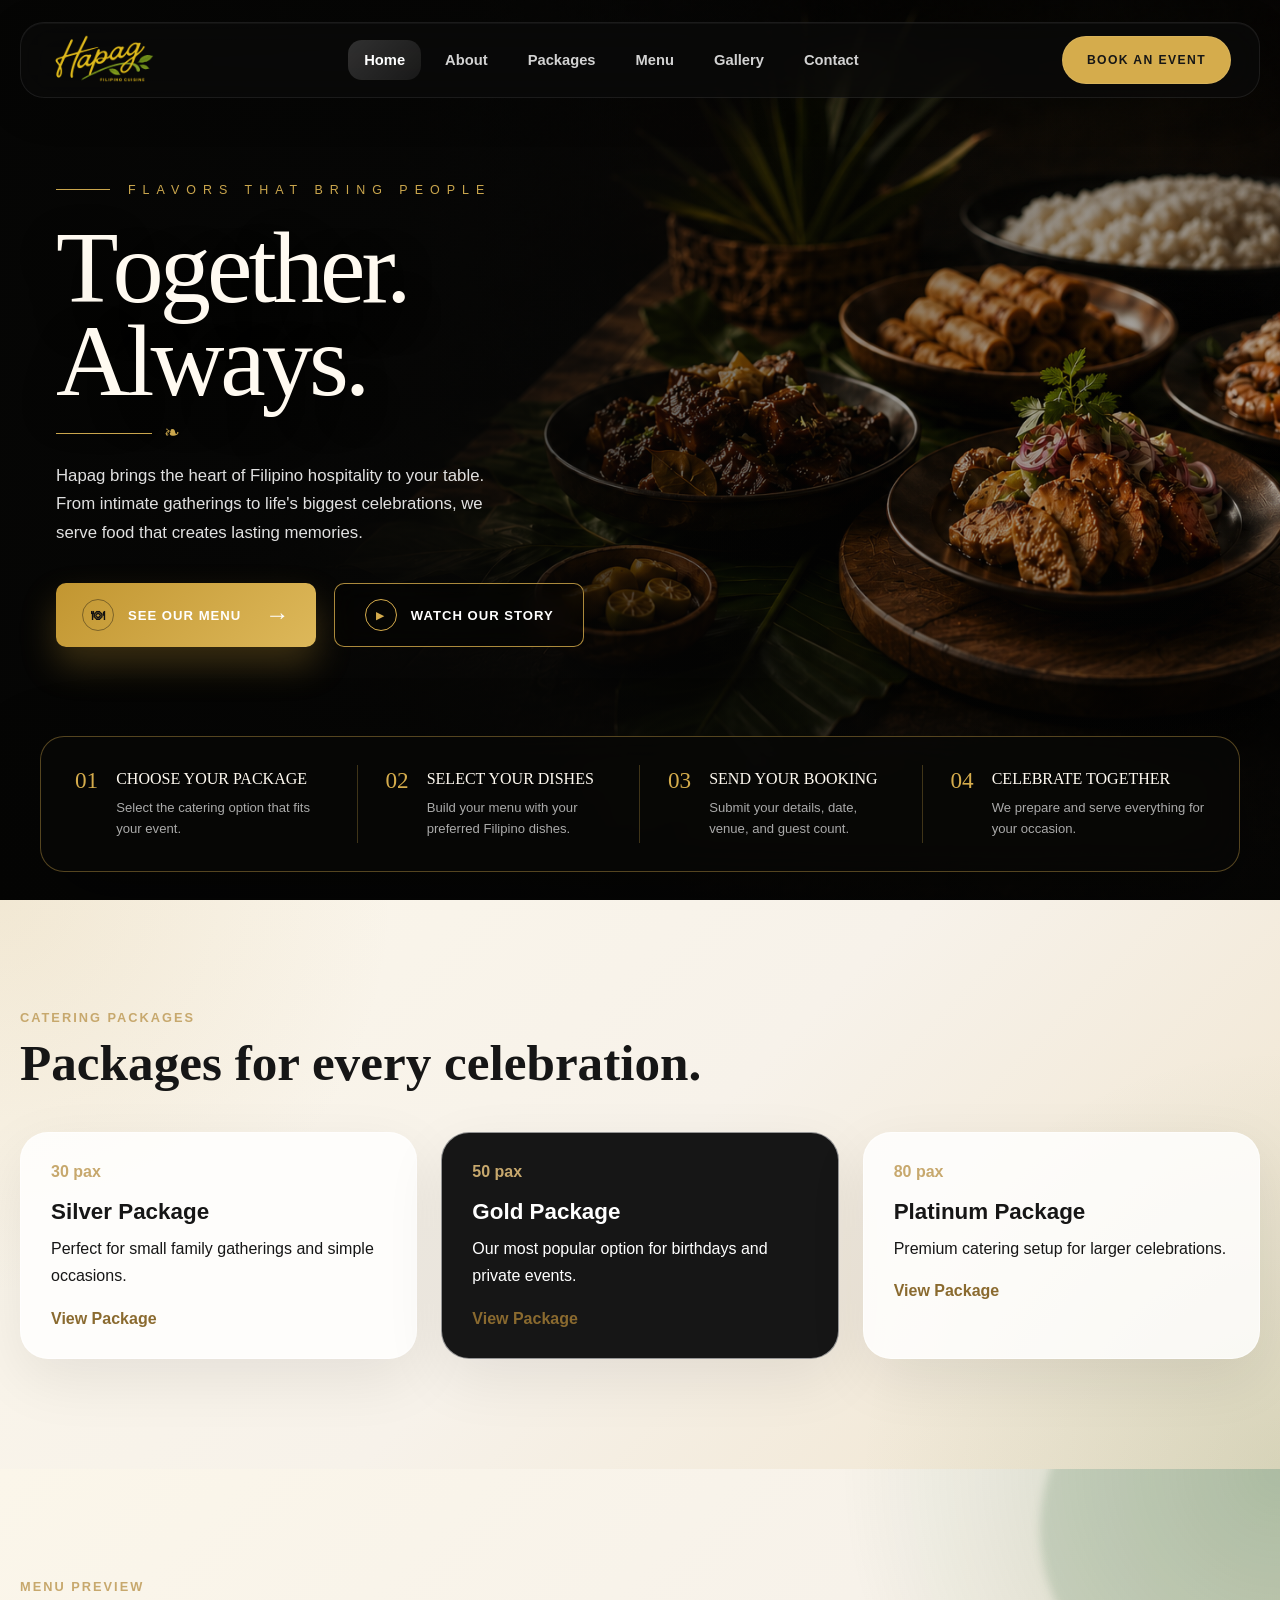
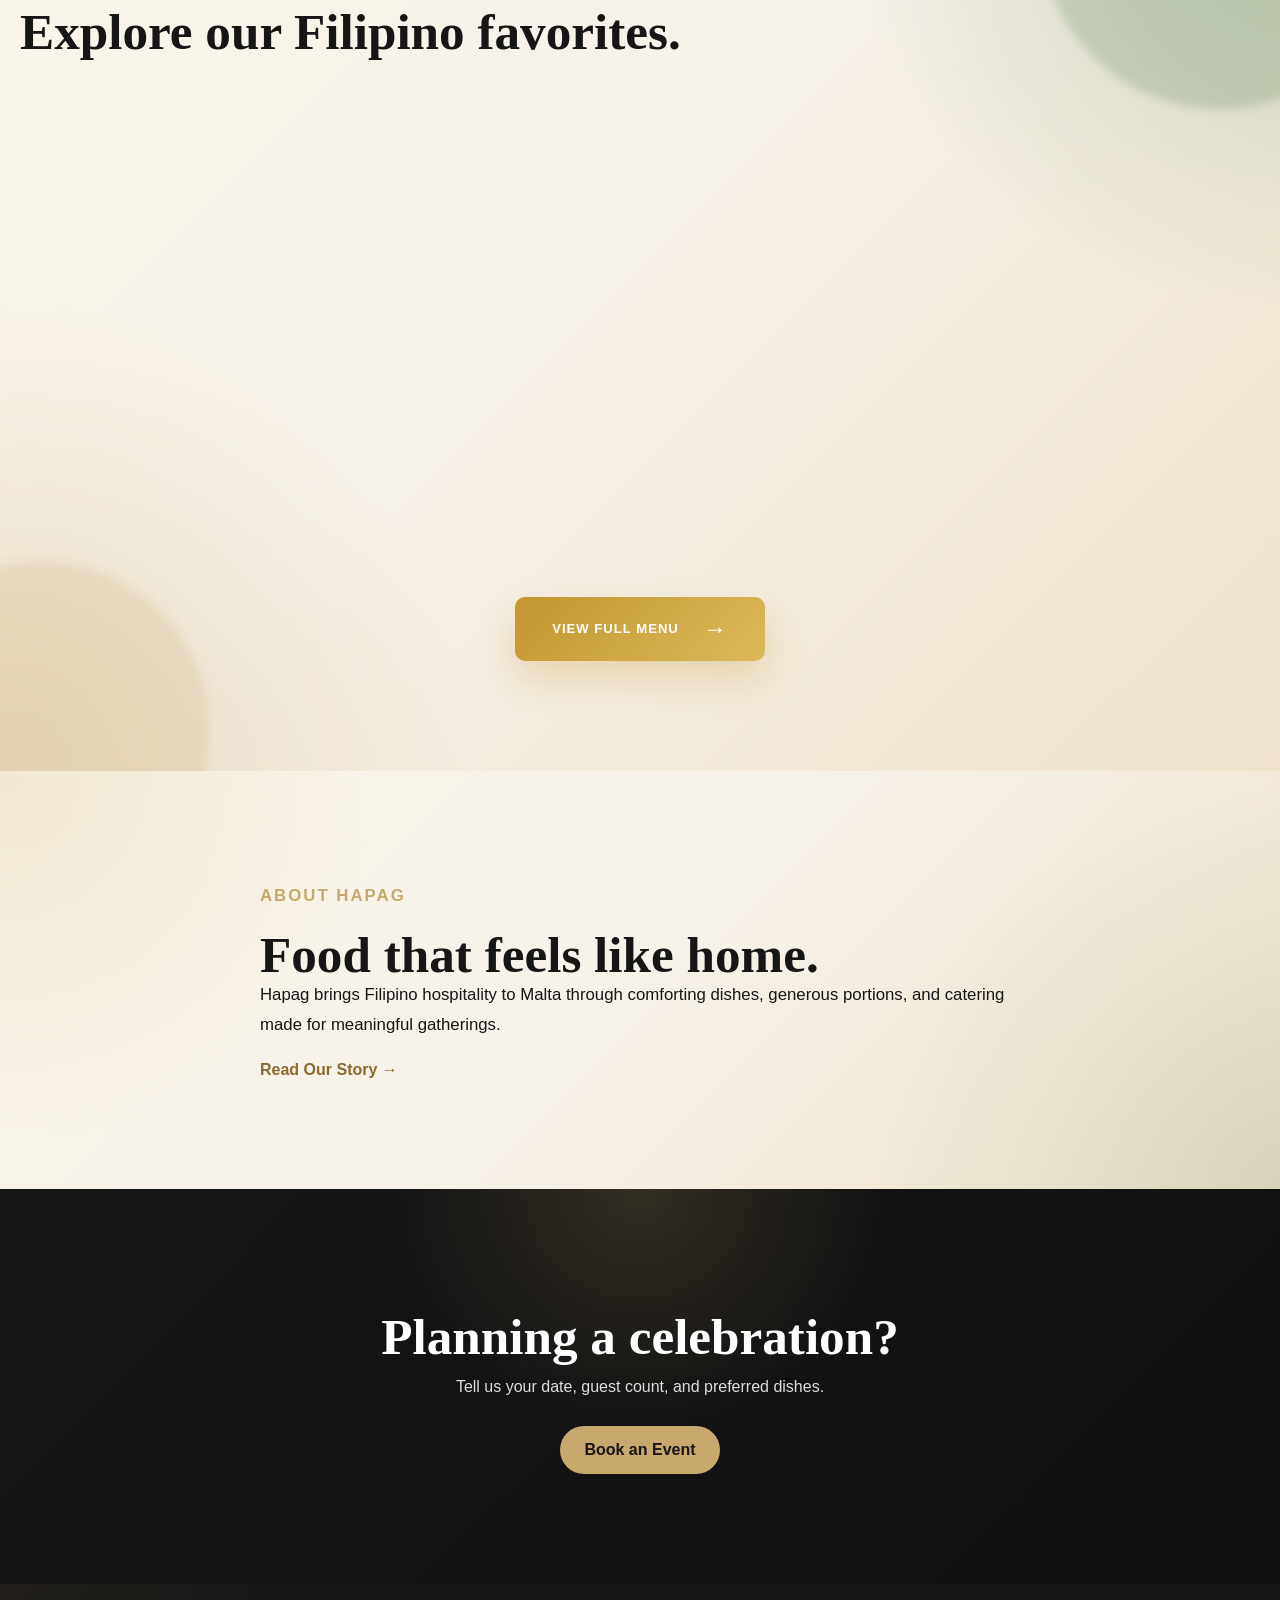
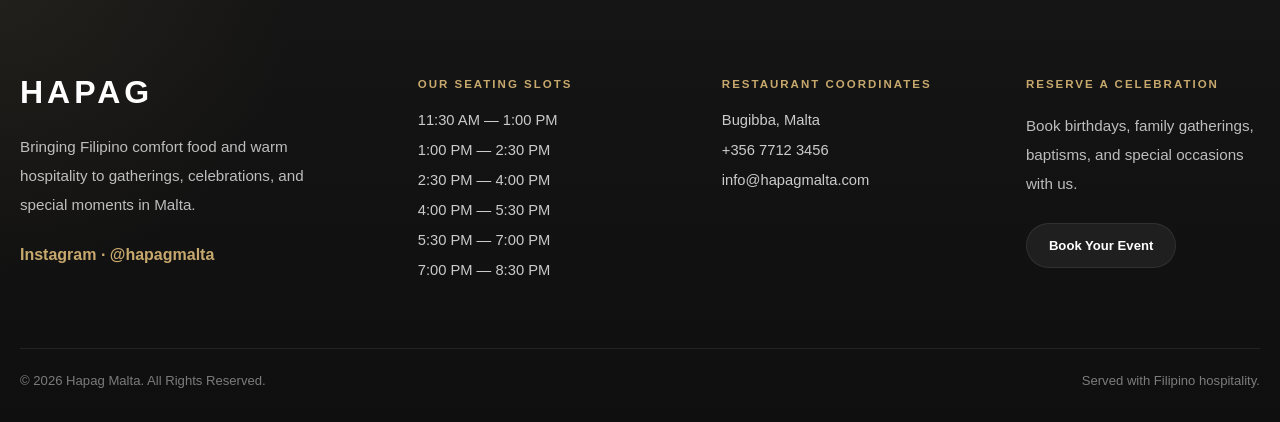
==== index.html @ 325c426d "Add files via upload" ====
<!DOCTYPE html>
<html lang="en">
<head>
  <meta charset="UTF-8" />
  <meta name="viewport" content="width=device-width, initial-scale=1.0" />
  <title>Hapag Filipino Cuisine</title>
  <link rel="stylesheet" href="css/global.css">
  <link rel="stylesheet" href="css/navbar.css">
  <link rel="stylesheet" href="css/hero.css">
  <link rel="stylesheet" href="css/process-bar.css">
  <link rel="stylesheet" href="css/responsive.css">
  <link rel="stylesheet" href="css/order-summary.css">
  <link rel="stylesheet" href="css/packages.css">
  <link rel="stylesheet" href="css/home.css">
  
</head>

<body>

<header class="hero">

  <nav class="navbar reveal">
    <a href="index.html" class="logo">
       <img src="images/hapag logo 2.png" alt="Hapag Filipino Cuisine Logo">
      <!-- <div>
        <strong>HAPAG</strong>
        <small>FILIPINO CUISINE</small>
      </div> -->
    </a>

    <ul class="nav-links">
      <li><a href="#" class="active">Home</a></li>
      <li><a href="about.html">About</a></li>
      <li><a href="#packages">Packages</a></li>
      <li><a href="#">Menu</a></li>
      <li><a href="#">Gallery</a></li>
      <li><a href="#">Contact</a></li>
    </ul>

    <a href="book-an-event.html" class="nav-book">Book an Event</a>
  </nav>

  <div class="hero-content">
    <div class="hero-kicker reveal delay-1">
      <span></span>
      Flavors that bring people
    </div>

    <h1 class="reveal delay-2">
      Together.<br />
      Always.
    </h1>

    <div class="divider reveal delay-3"></div>

    <p class="reveal delay-3">
      Hapag brings the heart of Filipino hospitality to your table.
      From intimate gatherings to life's biggest celebrations, we serve
      food that creates lasting memories.
    </p>

    <div class="hero-buttons reveal delay-4">
      <a href="#menu" class="btn btn-gold">
        <span class="btn-icon">🍽</span>
        See Our Menu
        <span class="arrow">→</span>
      </a>

      <a href="#story" class="btn btn-outline">
        <span class="play">▶</span>
        Watch Our Story
      </a>
    </div>
  </div>

  <div class="process-bar">
  <div class="process-item reveal delay-1">
    <span class="step-number">01</span>
    <div>
      <h3>Choose Your Package</h3>
      <p>Select the catering option that fits your event.</p>
    </div>
  </div>

  <div class="process-item reveal delay-2">
    <span class="step-number">02</span>
    <div>
      <h3>Select Your Dishes</h3>
      <p>Build your menu with your preferred Filipino dishes.</p>
    </div>
  </div>

  <div class="process-item reveal delay-3">
    <span class="step-number">03</span>
    <div>
      <h3>Send Your Booking</h3>
      <p>Submit your details, date, venue, and guest count.</p>
    </div>
  </div>

  <div class="process-item reveal delay-4">
    <span class="step-number">04</span>
    <div>
      <h3>Celebrate Together</h3>
      <p>We prepare and serve everything for your occasion.</p>
    </div>
  </div>
</div>

</header>

<main>

<section class="preview-section" id="packages">
    <div class="page-container">
      <div class="section-heading reveal">
      <p>Catering Packages</p>
      <h2>Packages for every celebration.</h2>
    </div>
     

    <div class="preview-grid">
      <article class="preview-card reveal delay-1">
        <span>30 pax</span>
        <h3>Silver Package</h3>
        <p>Perfect for small family gatherings and simple occasions.</p>
        <a href="#">View Package</a>
      </article>

      <article class="preview-card featured reveal delay-2">
        <span>50 pax</span>
        <h3>Gold Package</h3>
        <p>Our most popular option for birthdays and private events.</p>
        <a href="#">View Package</a>
      </article>

      <article class="preview-card reveal delay-3">
        <span>80 pax</span>
        <h3>Platinum Package</h3>
        <p>Premium catering setup for larger celebrations.</p>
        <a href="#">View Package</a>
      </article>
    </div>
    </div>
  </section>

  <!-- MENU PREVIEW -->
<section class="menu-preview" id="menu">
  <div class="page-container">
    <div class="section-heading reveal">
    <p>Menu Preview</p>
    <h2>Explore our Filipino favorites.</h2>
  </div>

  <div class="menu-preview-grid">
    <article class="menu-page-card reveal delay-1">
      <img src="images/menu 1.jpg" alt="Hapag appetizer, broth, and noodles menu">
      <div>
        <span>Menu Page 1</span>
        <h3>Appetizers, Broth & Noodles</h3>
      </div>
    </article>

    <article class="menu-page-card reveal delay-2">
      <img src="images/menu 2.jpg" alt="Hapag beef, pork, and chicken menu">
      <div>
        <span>Menu Page 2</span>
        <h3>Main Course</h3>
      </div>
    </article>

    <article class="menu-page-card reveal delay-3">
      <img src="images/menu 3.jpg" alt="Hapag seafood, vegetables, rice, and sides menu">
      <div>
        <span>Menu Page 3</span>
        <h3>Seafood, Rice & Sides</h3>
      </div>
    </article>

    <article class="menu-page-card reveal delay-4">
      <img src="images/menu 4.jpg" alt="Hapag combo meals and desserts menu">
      <div>
        <span>Menu Page 4</span>
        <h3>Combo Meals & Desserts</h3>
      </div>
    </article>
  </div>

  <div class="menu-preview-action">
    <a href="#" class="btn btn-gold">
      View Full Menu
      <span class="arrow">→</span>
    </a>
  </div>
  </div>
</section>

  <!-- ABOUT PREVIEW -->
  <section class="about-preview reveal" id="about">
    <div class="page-container">
      <p class="section-label">About Hapag</p>
      <h2>Food that feels like home.</h2>
      <p>
        Hapag brings Filipino hospitality to Malta through comforting dishes,
        generous portions, and catering made for meaningful gatherings.
      </p>
      <a href="about.html" class="text-link">Read Our Story →</a>
    </div>
  </section>

  <!-- CTA -->
  <section class="home-cta reveal">
    <div class="page-container">
    <h2>Planning a celebration?</h2>
    <p>Tell us your date, guest count, and preferred dishes.</p>
    <a href="#booking" class="btn-primary">Book an Event</a>
    </div>
  </section>
</main>

<footer class="footer">

  <div class="page-container footer-grid">

    <!-- BRAND -->
    <div class="footer-col">
      <h2>HAPAG</h2>

      <p>
        Bringing Filipino comfort food and warm hospitality
        to gatherings, celebrations, and special moments in Malta.
      </p>

      <a href="#" class="footer-social">
        Instagram · @hapagmalta
      </a>
    </div>

    <!-- HOURS -->
    <div class="footer-col">
      <span class="footer-label">Our Seating Slots</span>

      <ul class="footer-list">
        <li>11:30 AM — 1:00 PM</li>
        <li>1:00 PM — 2:30 PM</li>
        <li>2:30 PM — 4:00 PM</li>
        <li>4:00 PM — 5:30 PM</li>
        <li>5:30 PM — 7:00 PM</li>
        <li>7:00 PM — 8:30 PM</li>
      </ul>
    </div>

    <!-- CONTACT -->
    <div class="footer-col">
      <span class="footer-label">Restaurant Coordinates</span>

      <ul class="footer-list footer-contact">
        <li>Bugibba, Malta</li>
        <li>+356 7712 3456</li>
        <li>info@hapagmalta.com</li>
      </ul>
    </div>

    <!-- CTA -->
    <div class="footer-col">
      <span class="footer-label">Reserve a Celebration</span>

      <p>
        Book birthdays, family gatherings,
        baptisms, and special occasions with us.
      </p>

      <a href="#booking" class="footer-badge">
        Book Your Event
      </a>
    </div>

  </div>

  <div class="page-container footer-bottom">

    <p>
      © 2026 Hapag Malta. All Rights Reserved.
    </p>

    <p>
      Served with Filipino hospitality.
    </p>

  </div>

</footer>

<script src="home.js"></script>
</body>
</html>
---- css/global.css ----
* {
  margin: 0;
  padding: 0;
  box-sizing: border-box;
}

:root {
  --page-width: min(1450px, calc(100% - 40px));
}

html {
    scroll-behavior: smooth;
}

body {
  font-family: "Inter", "Segoe UI", Arial, sans-serif;
  background: #090807;
  color: #fff;
  margin: 0;
}

html,
body {
  overflow-x: hidden;
}

.page-container {
  width: min(1450px, calc(100% - 40px));
  margin: 0 auto;
}
---- css/navbar.css ----
.navbar {
  position: fixed;
  top: 22px;
  left: 50%;
  transform: translateX(-50%);

  width: var(--page-width);
  height: 76px;

  display: flex;
  align-items: center;
  justify-content: space-between;
  gap: 34px;

  padding: 0 28px;

  z-index: 1000;

  background: rgba(12, 12, 12, 0.58);

  backdrop-filter: blur(20px);
  -webkit-backdrop-filter: blur(20px);

  border: 1px solid rgba(255,255,255,0.08);

  border-radius: 24px;

  overflow: visible;

  box-shadow:
    0 10px 40px rgba(0,0,0,0.18),
    inset 0 1px 0 rgba(255,255,255,0.04);

  transition:
    background 0.3s ease,
    border 0.3s ease,
    transform 0.3s ease,
    box-shadow 0.3s ease;
}

.logo {
  display: flex;
  align-items: center;
  text-decoration: none;

  height: 76px;

  flex-shrink: 0;
}

.logo img {
  height: 112px;
  width: auto;

  display: block;
  object-fit: contain;

  transform: translateY(2px);
}

.nav-links {
  display: flex;
  align-items: center;
  justify-content: center;

  gap: 8px;

  list-style: none;

  flex: 1;
}

.nav-links a {
  position: relative;

  text-decoration: none;

  color: rgba(255,255,255,0.82);

  font-size: 0.92rem;
  font-weight: 600;

  padding: 12px 16px;

  border-radius: 14px;

  overflow: hidden;

  transition:
    color 0.3s ease,
    background 0.3s ease,
    transform 0.3s ease;
}

.nav-links a::before {
  content: "";

  position: absolute;
  inset: 0;

  background:
    linear-gradient(
      135deg,
      rgba(255,255,255,0.12),
      rgba(255,255,255,0.02)
    );

  opacity: 0;

  transform: scale(0.82);

  transition:
    opacity 0.3s ease,
    transform 0.3s ease;

  border-radius: inherit;
}

.nav-links a:hover::before,
.nav-links a.active::before {
  opacity: 1;
  transform: scale(1);
}

.nav-links a:hover,
.nav-links a.active {
  color: #ffffff;
  transform: translateY(-2px);
}

.nav-links a.active {
  background: rgba(255,255,255,0.05);
}

.nav-book {
  flex-shrink: 0;

  text-decoration: none;

  color: #161616;

  background: #d5ac4c;

  text-transform: uppercase;

  font-weight: 800;

  font-size: 0.76rem;

  letter-spacing: 1.4px;

  padding: 16px 24px;

  border-radius: 999px;

  border: 1px solid rgba(255,255,255,0.08);

  transition:
    transform 0.3s ease,
    box-shadow 0.3s ease,
    background 0.3s ease;
}

.nav-book:hover {
  transform: translateY(-2px);

  background: #e2b85a;

  box-shadow:
    0 10px 28px rgba(213, 172, 76, 0.28);
}

/* .logo {
  display: flex;
  align-items: center;
  gap: 16px;

  text-decoration: none;

  color: #d5ac4c;

  flex-shrink: 0;
} */
---- css/hero.css ----
.hero {
  min-height: 100vh;
  position: relative;
  overflow: hidden;
  padding: 34px 56px 36px;

  background:
    linear-gradient(
      90deg,
      rgba(5, 5, 4, 0.96) 0%,
      rgba(5, 5, 4, 0.82) 32%,
      rgba(5, 5, 4, 0.35) 62%,
      rgba(5, 5, 4, 0.12) 100%
    ),
    linear-gradient(
      180deg,
      rgba(5, 5, 4, 0.25) 0%,
      rgba(5, 5, 4, 0.15) 55%,
      rgba(5, 5, 4, 0.85) 100%
    ),
    url("../images/hero.png");

  background-size: cover;
  background-position: center right;
}

.hero-content {
  position: relative;
  z-index: 5;

  width: 100%;
  max-width: 1440px;

  margin: 150px auto 0;

  padding-left: 0;

  display: flex;
  flex-direction: column;
  align-items: flex-start;
}

.hero-kicker {
  display: inline-flex;
  align-items: center;

  gap: 18px;

  width: fit-content;

  color: #caa64d;
  text-transform: uppercase;
  letter-spacing: 7px;
  font-size: 0.78rem;
  font-weight: 500;

  margin-bottom: 26px;

  line-height: 1;
}

.hero-kicker span {
  flex: 0 0 54px;
  width: 54px;
  height: 1px;

  background: #caa64d;

  position: relative;
  top: -1px;
}
.hero h1 {
  font-family: Georgia, "Times New Roman", serif;
  font-size: clamp(4.5rem, 8vw, 8.8rem);
  line-height: 0.9;
  letter-spacing: -4px;
  font-weight: 400;
  color: #fffaf1;
  margin-bottom: 26px;
  max-width: 620px;
}

.hero h1::first-letter {
  letter-spacing: -6px;
}

.hero h1 {
  text-shadow: 0 16px 45px rgba(0, 0, 0, 0.45);
}

.divider {
  width: 96px;
  height: 1px;
  background: #caa64d;
  margin-bottom: 28px;
  position: relative;
}

.divider::after {
  content: "❧";
  position: absolute;
  right: -28px;
  top: -12px;
  color: #caa64d;
  font-size: 1.2rem;
}

.hero-content p {
  max-width: 470px;
  font-size: 1.05rem;
  line-height: 1.7;
  color: rgba(255, 255, 255, 0.88);
  margin-bottom: 36px;
}

.hero-buttons {
  display: flex;
  align-items: center;
  gap: 18px;
  flex-wrap: wrap;
}

.btn {
  min-height: 64px;
  padding: 0 26px;
  border-radius: 10px;

  display: inline-flex;
  align-items: center;
  justify-content: center;
  gap: 14px;

  text-decoration: none;
  text-transform: uppercase;
  font-size: 0.82rem;
  font-weight: 900;
  letter-spacing: 1px;

  transition: 0.3s ease;
}

.btn-gold {
  min-width: 250px;
  color: #fff;
  background: linear-gradient(135deg, #c29631, #ddb85a);
  box-shadow: 0 18px 35px rgba(194, 150, 49, 0.28);
}

.btn-gold:hover {
  transform: translateY(-3px);
  box-shadow: 0 22px 45px rgba(194, 150, 49, 0.38);
}

.btn-icon {
  width: 32px;
  height: 32px;
  border: 1px solid rgba(10, 10, 10, 0.4);
  color: #111;
  border-radius: 50%;
  display: grid;
  place-items: center;
  font-size: 0.85rem;
}

.arrow {
  margin-left: 10px;
  font-size: 1.5rem;
}

.btn-outline {
  min-width: 250px;
  color: #fff;
  background: rgba(0, 0, 0, 0.28);
  border: 1px solid rgba(213, 172, 76, 0.8);
  backdrop-filter: blur(12px);
}

.btn-outline:hover {
  background: rgba(213, 172, 76, 0.12);
  transform: translateY(-3px);
}

.play {
  width: 32px;
  height: 32px;
  border: 1px solid #d5ac4c;
  border-radius: 50%;
  color: #d5ac4c;
  display: grid;
  place-items: center;
  font-size: 0.65rem;
}
---- css/process-bar.css ----
.process-bar {
  position: absolute;
  left: 50%;
  bottom: 28px;
  transform: translateX(-50%);

  width: min(1420px, calc(100% - 80px));
  padding: 28px 34px;

  display: grid;
  grid-template-columns: repeat(4, 1fr);

  background: rgba(8, 8, 7, 0.84);
  border: 1px solid rgba(213, 172, 76, 0.38);
  border-radius: 24px;
  backdrop-filter: blur(18px);
  box-shadow: 0 30px 80px rgba(0, 0, 0, 0.38);

  z-index: 8;
}

.process-item {
  display: flex;
  gap: 18px;
  padding: 4px 28px;
  border-right: 1px solid rgba(213, 172, 76, 0.28);
}

.process-item:first-child {
  padding-left: 0;
}

.process-item:last-child {
  border-right: none;
  padding-right: 0;
}

.step-number {
  flex: 0 0 auto;

  font-family: Georgia, serif;
  font-size: 1.45rem;
  line-height: 1;

  color: #d5ac4c;
}

.process-item h3 {
  margin-bottom: 8px;

  font-family: Georgia, serif;
  font-size: 1rem;
  line-height: 1.25;
  font-weight: 500;

  color: #fffaf1;
  text-transform: uppercase;
}

.process-item p {
  max-width: 220px;

  color: rgba(255, 255, 255, 0.66);
  font-size: 0.82rem;
  line-height: 1.6;
}
---- css/responsive.css ----
@media (max-width: 1200px) {
  .process-bar {
    grid-template-columns: repeat(2, 1fr);
    position: relative;
    left: auto;
    bottom: auto;
    transform: none;
    width: 100%;
    margin-top: 70px;
  }

  .process-item:nth-child(2) {
    border-right: none;
  }

  .hero {
    padding-bottom: 40px;
  }
}

@media (max-width: 1050px) {
  .event-booking-layout {
    grid-template-columns: 1fr;
  }

  .estimate-panel {
    position: static;
    order: -1;
  }
}

@media (max-width: 1100px) {
  .navbar {
    width: calc(100% - 32px);
    height: 72px;
    padding: 0 20px;
  }

  .logo {
    height: 72px;
  }

  .logo img {
    height: 96px;
  }

  .nav-links {
    gap: 2px;
  }

  .nav-links a {
    padding: 10px 12px;
    font-size: 0.88rem;
  }

  .nav-book {
    padding: 14px 18px;
  }

  .menu-layout {
    grid-template-columns: 1fr;
  }

  .order-summary {
    position: static;
  }

  .menu-preview-grid {
    grid-template-columns: repeat(2, 1fr);
  }

  .menu-page-card img {
    height: 460px;
  }

  .preview-grid {
    grid-template-columns: repeat(2, 1fr);
  }

  .footer-grid {
    grid-template-columns: repeat(2, 1fr);
    gap: 50px;
  }

}

@media (max-width: 950px) {
  .event-hero,
  .event-form-section {
    padding-left: 24px;
    padding-right: 24px;
  }

  .form-grid,
  .menu-grid {
    grid-template-columns: 1fr;
  }

  .dessert-card {
    grid-column: span 1;
    grid-template-columns: 1fr;
  }

  .dessert-card h4 {
    grid-column: span 1;
  }

  .submit-panel {
    flex-direction: column;
    align-items: flex-start;
  }

  .submit-panel button {
    width: 100%;
  }
}

@media (max-width: 900px) {
  .hero {
    padding: 24px 20px 30px;
    background:
      linear-gradient(
        180deg,
        rgba(5, 5, 4, 0.88) 0%,
        rgba(5, 5, 4, 0.7) 45%,
        rgba(5, 5, 4, 0.95) 100%
      ),
      url("../images/hapag-hero.jpg");
    background-size: cover;
    background-position: center;
    background-attachment: scroll;
  }

  .navbar {
    align-items: center;
  }

  .nav-links,
  .nav-book {
    display: none;
  }

  .hero-content {
    margin-top: 85px;
  }

  .hero-kicker {
    letter-spacing: 4px;
    font-size: 0.72rem;
  }

  .hero h1 {
    font-size: clamp(4rem, 17vw, 6rem);
  }

  .hero-content p {
    font-size: 1rem;
  }

  .hero-buttons,
  .hero-actions {
    flex-direction: column;
  }

  .page-container {
  width: calc(100% - 40px);
  }

  .btn,
  .btn-primary,
  .btn-secondary {
    width: 100%;
    justify-content: center;
    text-align: center;
  }

  .process-bar {
    grid-template-columns: 1fr;
    padding: 22px;
    border-radius: 22px;
  }

  .process-item {
    border-right: none;
    border-bottom: 1px solid rgba(213, 172, 76, 0.28);
    padding: 0 0 22px;
  }

  .process-item:last-child {
    border-bottom: none;
    padding-bottom: 0;
  }

  .services-section,
  .preview-section,
  .menu-preview,
  .about-preview,
  .home-cta,
  .menu-builder,
  .about-section {
    padding: 80px 20px;
  }

  .package-grid,
  .preview-grid,
  .menu-preview-grid,
  .food-grid,
  .about-story,
  .about-highlights {
    grid-template-columns: 1fr;
  }

  .package-card.featured {
    transform: none;
  }

  .about-image {
    min-height: 360px;
  }

  .about-content {
    padding: 28px;
  }

  .footer {
    flex-direction: column;
    padding: 30px 20px;
    text-align: center;
  }
}

@media (max-width: 820px) {
  .navbar {
    top: 14px;
    width: calc(100% - 20px);
    height: 66px;
    padding: 0 18px;
    border-radius: 20px;
  }

  .logo {
    height: 66px;
  }

  .logo img {
    height: 82px;
  }
}

@media (max-width: 760px) {
  .category-title {
    align-items: flex-start;
    flex-direction: column;
  }

  .food-card {
    min-height: auto;
  }

  .preview-section,
  .menu-preview,
  .about-preview,
  .home-cta {
    padding: 80px 20px;
  }

  .preview-grid,
  .menu-preview-grid {
    grid-template-columns: 1fr;
  }

  .section-heading {
    margin-bottom: 34px;
  }

  .menu-preview-grid {
    margin-top: 38px;
  }

  .menu-page-card img {
    height: 380px;
  }

  .footer {
    padding: 70px 0 28px;
  }

  .footer-grid {
    grid-template-columns: 1fr;
    gap: 42px;
  }

  .footer-bottom {
    flex-direction: column;
    gap: 10px;
  }
}

@media (max-width: 520px) {
  .hero h1 {
    letter-spacing: -2px;
  }

  .process-item {
    align-items: flex-start;
  }

  .process-icon {
    flex: 0 0 64px;
    width: 64px;
    height: 64px;
    font-size: 1.4rem;
  }

  .logo img {
    height: 72px;
  }
}

@media (max-width: 650px) {
  .menu-preview {
    padding: 80px 22px;
  }

  .menu-preview-grid {
    grid-template-columns: 1fr;
    gap: 22px;
  }

  .menu-page-card img {
    height: 480px;
  }
}

@media (max-width: 600px) {
  .event-hero {
    min-height: 62vh;
    padding-top: 130px;
  }

  .form-card {
    padding: 24px;
    border-radius: 24px;
  }

  .form-card-header {
    flex-direction: column;
  }
}
---- css/order-summary.css ----
.order-summary {
  position: sticky;
  top: 120px;

  padding: 28px;
  border-radius: 28px;

  background: #fffaf1;
  color: #161616;

  box-shadow: 0 28px 70px rgba(0, 0, 0, 0.28);
}

.summary-label {
  color: #b6923d;
  text-transform: uppercase;
  letter-spacing: 2px;
  font-size: 0.72rem;
  font-weight: 900;
  margin-bottom: 10px;
}

.order-summary h3 {
  font-family: Georgia, serif;
  font-size: 1.9rem;
  font-weight: 400;
  margin-bottom: 24px;
}

.summary-item {
  display: flex;
  justify-content: space-between;
  gap: 12px;

  padding: 14px 0;
  border-bottom: 1px solid rgba(22, 22, 22, 0.1);
}

.summary-item span {
  color: #333;
  font-weight: 700;
}

.summary-item strong {
  color: #b6923d;
}

.summary-empty {
  margin: 18px 0 24px;
  padding: 18px;

  border-radius: 18px;
  background: #f1eadf;

  color: #777;
  font-size: 0.9rem;
  line-height: 1.5;
}

.summary-btn {
  min-height: 54px;
  width: 100%;

  display: inline-flex;
  align-items: center;
  justify-content: center;

  border-radius: 999px;
  background: #161616;
  color: #fff;

  text-decoration: none;
  text-transform: uppercase;
  letter-spacing: 1px;
  font-size: 0.78rem;
  font-weight: 900;

  transition: 0.3s ease;
}

.summary-btn:hover {
  transform: translateY(-3px);
  background: #b6923d;
}
---- css/packages.css ----
.services-section {
  padding: 110px 56px;
  background: #f7f2ea;
  color: #161616;
}

.services-header {
  width: min(1180px, 100%);
  margin: 0 auto 48px;
}

.section-line {
  display: block;
  width: 70px;
  height: 1px;
  background: #b6923d;
  margin-bottom: 18px;
}

.section-label {
  color: #b6923d;
  text-transform: uppercase;
  letter-spacing: 5px;
  font-size: 0.75rem;
  font-weight: 800;
  margin-bottom: 18px;
}

.services-header h2 {
  max-width: 720px;
  font-family: Georgia, serif;
  font-size: clamp(2.4rem, 5vw, 4.6rem);
  line-height: 0.95;
  font-weight: 400;
  letter-spacing: -2px;
  margin-bottom: 20px;
}

.section-text {
  max-width: 560px;
  color: #555;
  font-size: 1rem;
  line-height: 1.8;
}

.package-grid {
  width: min(1180px, 100%);
  margin: 0 auto;

  display: grid;
  grid-template-columns: repeat(3, 1fr);
  gap: 24px;
}

.package-card {
  min-height: 440px;
  padding: 34px;
  border-radius: 28px;

  display: flex;
  flex-direction: column;

  background: #fffaf2;
  border: 1px solid rgba(22, 22, 22, 0.08);
  box-shadow: 0 22px 55px rgba(0, 0, 0, 0.06);
}

.package-card.featured {
  background: #161616;
  color: #fff;
  transform: translateY(-18px);
  border: 1px solid rgba(198, 159, 73, 0.5);
}

.package-tag {
  width: fit-content;
  margin-bottom: 26px;
  padding: 9px 14px;

  border-radius: 999px;
  background: rgba(182, 146, 61, 0.12);
  color: #a77f24;

  text-transform: uppercase;
  letter-spacing: 1.8px;
  font-size: 0.68rem;
  font-weight: 900;
}

.package-card.featured .package-tag {
  background: rgba(198, 159, 73, 0.16);
  color: #d5ac4c;
}

.package-card h3 {
  font-family: Georgia, serif;
  font-size: 2rem;
  font-weight: 400;
  margin-bottom: 8px;
}

.pax {
  color: #b6923d;
  font-size: 1.15rem;
  font-weight: 900;
  margin-bottom: 28px;
}

.package-card.featured .pax {
  color: #d5ac4c;
}

.package-card ul {
  list-style: none;
  display: grid;
  gap: 16px;
  margin-bottom: 34px;
}

.package-card li {
  color: #4f4f4f;
  font-size: 0.96rem;
}

.package-card.featured li {
  color: rgba(255, 255, 255, 0.78);
}

.package-card li::before {
  content: "✓";
  margin-right: 10px;
  color: #b6923d;
  font-weight: 900;
}

.package-btn {
  margin-top: auto;

  min-height: 54px;
  padding: 0 20px;
  border-radius: 999px;

  display: inline-flex;
  align-items: center;
  justify-content: center;

  text-decoration: none;
  text-transform: uppercase;
  letter-spacing: 1px;
  font-size: 0.78rem;
  font-weight: 900;

  background: #161616;
  color: #fff;

  transition: 0.3s ease;
}

.package-card.featured .package-btn {
  background: linear-gradient(135deg, #c29631, #ddb85a);
  color: #161616;
}

.package-btn:hover {
  transform: translateY(-3px);
}
---- css/home.css ----
.navbar {
  left: 50%;
  transform: translateX(-50%);
}

.navbar.reveal {
  opacity: 0;
  transform: translateX(-50%) translateY(34px);
}

.navbar.reveal.show {
  opacity: 1;
  transform: translateX(-50%) translateY(0);
}

/* =========================================
   HOME BUTTONS
========================================= */

.btn-primary,
.btn-secondary {
  display: inline-flex;
  align-items: center;
  justify-content: center;
  padding: 15px 24px;
  border-radius: 999px;
  text-decoration: none;
  font-weight: 700;
}

.btn-primary {
  background: #c7a86d;
  color: #161616;
}

.btn-secondary {
  border: 1px solid rgba(255,255,255,.35);
  color: #fff;
}

/* =========================================
   SHARED SECTIONS
========================================= */

.preview-section,
.menu-preview,
.about-preview,
.home-cta {
  padding: 110px 0;
}

.preview-section,
.about-preview {
  color: #161616;
  background:
    radial-gradient(circle at top left, rgba(199,168,109,.18), transparent 28%),
    radial-gradient(circle at bottom right, rgba(52,104,55,.13), transparent 30%),
    linear-gradient(135deg, #fbf6ea 0%, #f7f2ea 50%, #efe3cc 100%);
}

.section-heading {
  max-width: 720px;
  margin-bottom: 44px;
}

.section-heading p,
.section-label {
  color: #c7a86d;
  text-transform: uppercase;
  letter-spacing: 2px;
  font-size: .8rem;
  font-weight: 800;
}

.section-heading h2,
.about-preview h2,
.home-cta h2 {
  font-family: Georgia, serif;
  font-size: clamp(2.2rem, 4vw, 4rem);
  line-height: 1;
  margin-top: 12px;
}

/* =========================================
   PACKAGES PREVIEW
========================================= */

.preview-grid {
  display: grid;
  grid-template-columns: repeat(3, 1fr);
  gap: 24px;
}

.preview-card {
  position: relative;
  overflow: hidden;

  background: rgba(255,255,255,.82);
  border: 1px solid rgba(255,255,255,.55);
  padding: 30px;
  border-radius: 28px;

  box-shadow: 0 20px 60px rgba(0,0,0,.08);

  transition:
    transform .5s cubic-bezier(.19,1,.22,1),
    box-shadow .5s cubic-bezier(.19,1,.22,1);
}

.preview-card:hover {
  transform: translateY(-8px);
  box-shadow: 0 28px 70px rgba(0,0,0,.13);
}

.preview-card.featured {
  background: #161616;
  color: #fff;
}

.preview-card span {
  color: #c7a86d;
  font-weight: 800;
}

.preview-card h3 {
  margin: 18px 0 10px;
  font-size: 1.4rem;
}

.preview-card p {
  line-height: 1.7;
}

.preview-card a,
.text-link {
  display: inline-block;
  margin-top: 20px;
  color: #8a6a2f;
  font-weight: 800;
  text-decoration: none;
}

/* =========================================
   MENU PREVIEW
========================================= */

.menu-preview {
  position: relative;
  overflow: hidden;
  color: #161616;

  background:
    radial-gradient(circle at top right, rgba(52,104,55,.24), transparent 28%),
    radial-gradient(circle at bottom left, rgba(199,168,109,.3), transparent 30%),
    linear-gradient(135deg, #fbf6ea 0%, #f7f2ea 45%, #efe3cc 100%);
}

.menu-preview::before {
  content: "";
  position: absolute;
  top: -120px;
  right: -120px;
  width: 360px;
  height: 360px;
  border-radius: 50%;
  background: rgba(42,93,48,.16);
  filter: blur(4px);
  pointer-events: none;
}

.menu-preview::after {
  content: "";
  position: absolute;
  bottom: -130px;
  left: -130px;
  width: 340px;
  height: 340px;
  border-radius: 50%;
  background: rgba(199,168,109,.22);
  filter: blur(4px);
  pointer-events: none;
}

.menu-preview .section-heading,
.menu-preview-grid,
.menu-preview-action {
  position: relative;
  z-index: 2;
}

.menu-preview-grid {
  width: 100%;
  margin-top: 56px;

  display: grid;
  grid-template-columns: repeat(4, 1fr);
  gap: 24px;
}

.menu-page-card {
  position: relative;
  overflow: hidden;

  background: rgba(255,255,255,.82);
  border: 1px solid rgba(255,255,255,.6);
  border-radius: 24px;

  backdrop-filter: blur(10px);
  -webkit-backdrop-filter: blur(10px);

  box-shadow: 0 20px 50px rgba(0,0,0,.08);

  transition:
    transform .55s cubic-bezier(.19,1,.22,1),
    box-shadow .55s cubic-bezier(.19,1,.22,1),
    border-color .45s ease;
}

.menu-page-card::before {
  content: "";
  position: absolute;
  inset: 0;
  z-index: 2;

  background:
    linear-gradient(
      135deg,
      rgba(255,255,255,.18),
      transparent 45%
    );

  opacity: 0;
  pointer-events: none;

  transition: opacity .5s ease;
}

.menu-page-card:hover {
  transform: translateY(-10px);
  border-color: rgba(199,168,109,.45);

  box-shadow:
    0 30px 80px rgba(0,0,0,.16),
    0 0 0 1px rgba(199,168,109,.18);
}

.menu-page-card:hover::before {
  opacity: 1;
}

.menu-page-card img {
  width: 100%;
  height: 320px;
  object-fit: cover;
  object-position: top;
  display: block;

  transition:
    transform .8s cubic-bezier(.19,1,.22,1),
    filter .6s ease;
}

.menu-page-card:hover img {
  transform: scale(1.04);
  filter: saturate(1.05) contrast(1.03);
}

.menu-page-card div {
  position: relative;
  z-index: 3;
  padding: 22px;
  background: rgba(255,255,255,.72);
}

.menu-page-card span {
  display: inline-block;
  color: #c7a86d;
  font-size: .78rem;
  font-weight: 800;
  letter-spacing: 2px;
  text-transform: uppercase;

  transition:
    transform .45s ease,
    color .45s ease;
}

.menu-page-card h3 {
  margin-top: 8px;
  font-family: Georgia, serif;
  font-size: 1.35rem;
  color: #161616;

  transition:
    transform .45s ease,
    color .45s ease;
}

.menu-page-card:hover span {
  transform: translateY(-1px);
}

.menu-page-card:hover h3 {
  transform: translateY(-2px);
  color: #8a6a2f;
}

.menu-preview-action {
  margin-top: 42px;
  text-align: center;
}

/* =========================================
   ABOUT PREVIEW
========================================= */

.about-preview > div {
  max-width: 760px;
}

.about-preview p {
  line-height: 1.8;
  font-size: 1.05rem;
}

/* =========================================
   CTA
========================================= */

.home-cta {
  text-align: center;
  background:
    radial-gradient(circle at top, rgba(199,168,109,.18), transparent 32%),
    linear-gradient(135deg, #161616, #0f0f0f);
  color: #fff;
}

.home-cta p {
  margin: 16px 0 30px;
  color: #ddd;
}

/* =========================================
   FOOTER
========================================= */

.footer {
  padding: 90px 0 34px;

  background:
    radial-gradient(circle at top left, rgba(199,168,109,.08), transparent 22%),
    linear-gradient(180deg, #151515 0%, #0f0f0f 100%);

  color: #fff;
}

.footer-grid {
  display: grid;
  grid-template-columns: 1.4fr 1fr 1fr 1fr;
  gap: 70px;
}

.footer-col h2 {
  font-size: 2rem;
  letter-spacing: 4px;
  margin-bottom: 22px;
}

.footer-col p {
  color: rgba(255,255,255,.72);
  line-height: 1.9;
  font-size: .95rem;
}

.footer-label {
  display: inline-block;

  margin-bottom: 22px;

  color: #c7a86d;

  font-size: .72rem;
  font-weight: 800;

  letter-spacing: 2px;
  text-transform: uppercase;
}

.footer-list {
  list-style: none;

  display: flex;
  flex-direction: column;
  gap: 14px;

  color: rgba(255,255,255,.78);

  font-size: .92rem;
}

.footer-social {
  display: inline-block;

  margin-top: 26px;

  color: #c7a86d;
  text-decoration: none;

  font-weight: 700;
}

.footer-badge {
  display: inline-flex;
  align-items: center;
  justify-content: center;

  margin-top: 24px;

  padding: 14px 22px;

  border-radius: 999px;

  background: rgba(255,255,255,.06);

  border: 1px solid rgba(255,255,255,.08);

  color: #fff;
  text-decoration: none;

  font-size: .82rem;
  font-weight: 700;

  transition:
    transform .3s ease,
    background .3s ease;
}

.footer-badge:hover {
  transform: translateY(-2px);

  background: rgba(199,168,109,.12);
}

.footer-bottom {
  margin-top: 70px;
  padding-top: 24px;

  border-top: 1px solid rgba(255,255,255,.08);

  display: flex;
  justify-content: space-between;
  gap: 20px;

  color: rgba(255,255,255,.45);

  font-size: .82rem;
}

/* Reveal animations */
.reveal {
  opacity: 0;
  transform: translateY(34px);
  transition:
    opacity 0.8s ease,
    transform 0.8s cubic-bezier(.19,1,.22,1);
}

.reveal.show {
  opacity: 1;
  transform: translateY(0);
}

.delay-1 { transition-delay: .12s; }
.delay-2 { transition-delay: .24s; }
.delay-3 { transition-delay: .36s; }
.delay-4 { transition-delay: .48s; }

/* Hero parallax */
.hero {
  background-position: center 0px;
  will-change: background-position;
}
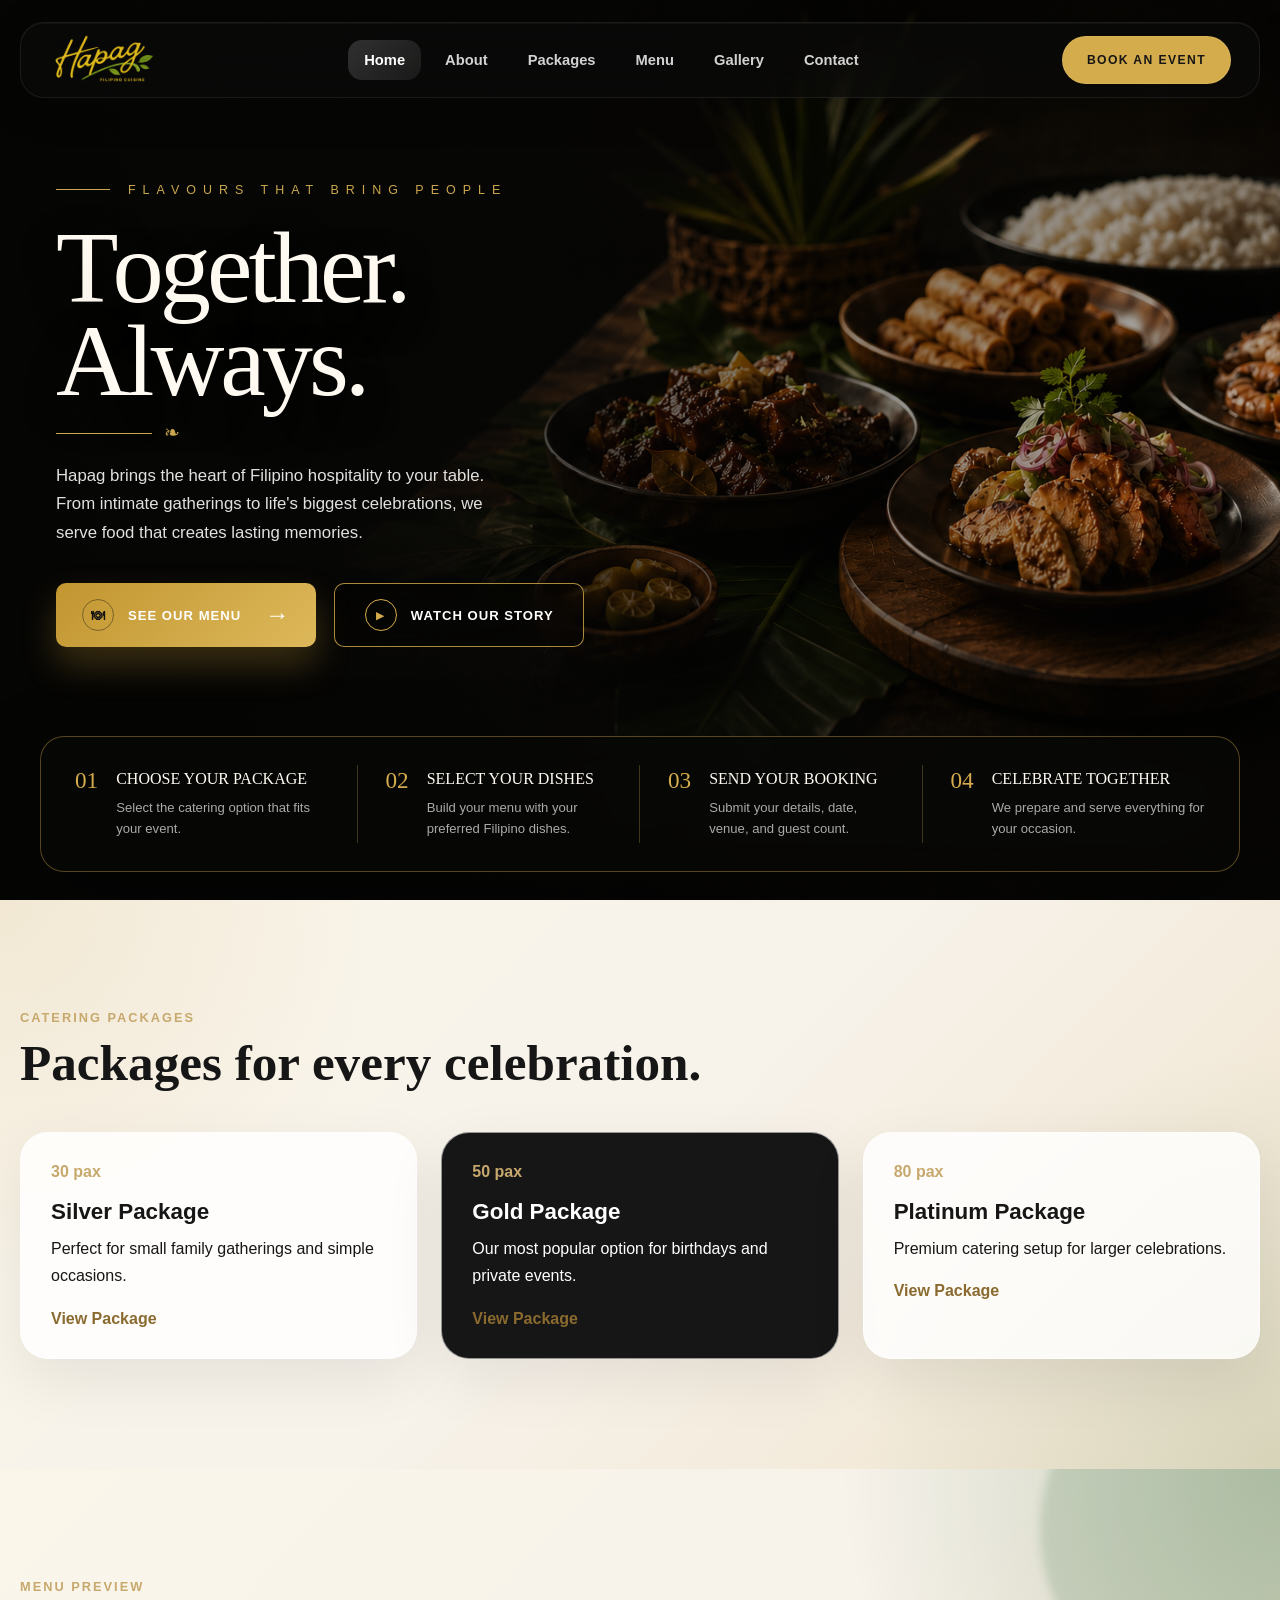
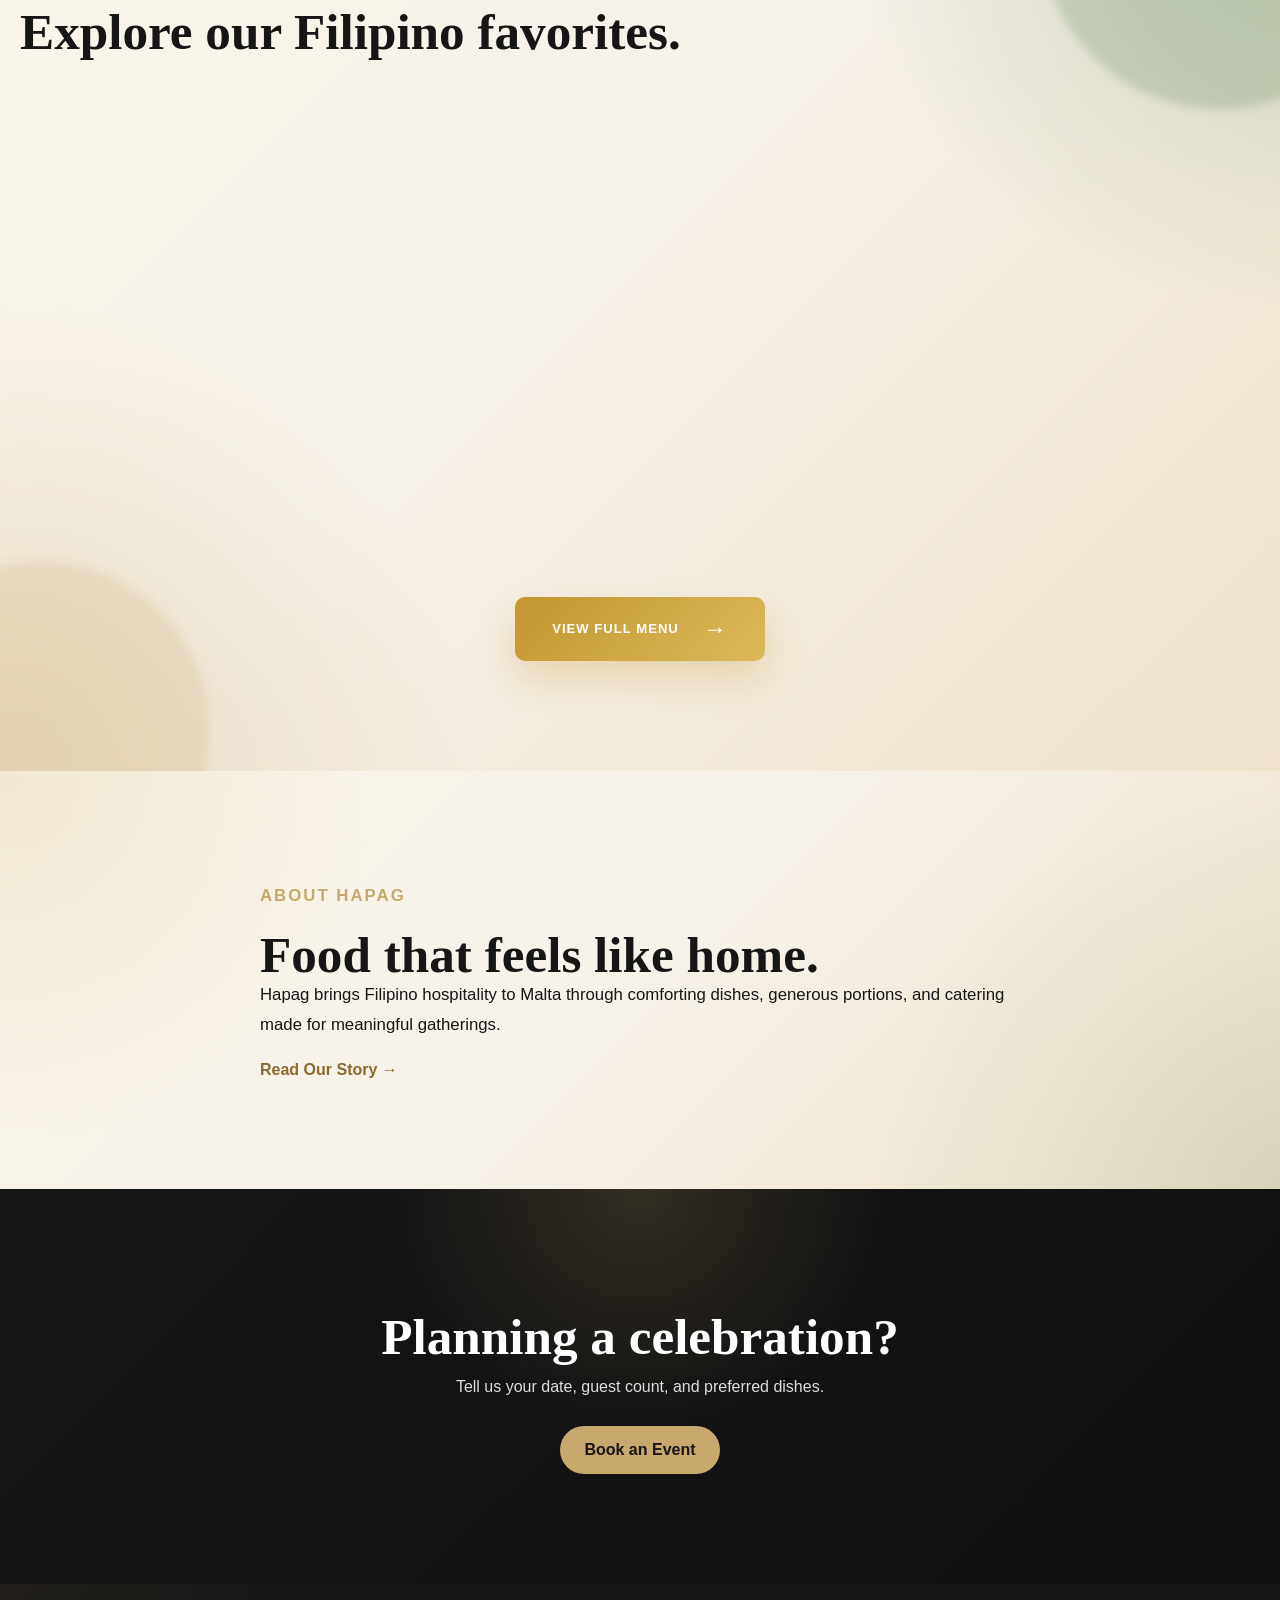
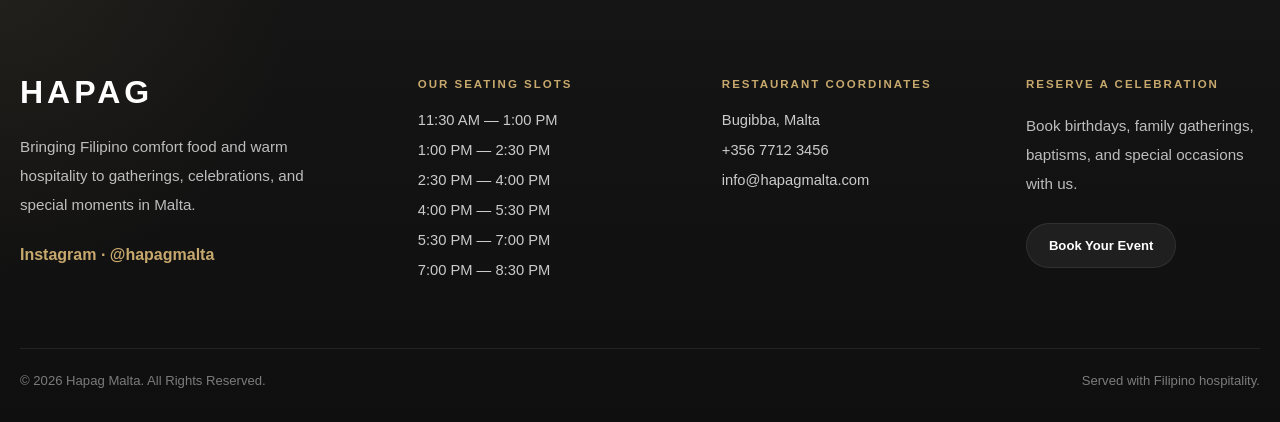
==== commit 41fa641f: "removed process bar" ====
--- a/index.html
+++ b/index.html
@@ -43,7 +43,7 @@
   <div class="hero-content">
     <div class="hero-kicker reveal delay-1">
       <span></span>
-      Flavors that bring people
+      Flavours that bring people
     </div>
 
     <h1 class="reveal delay-2">
@@ -293,4 +293,4 @@
 
 <script src="home.js"></script>
 </body>
-</html>+</html>
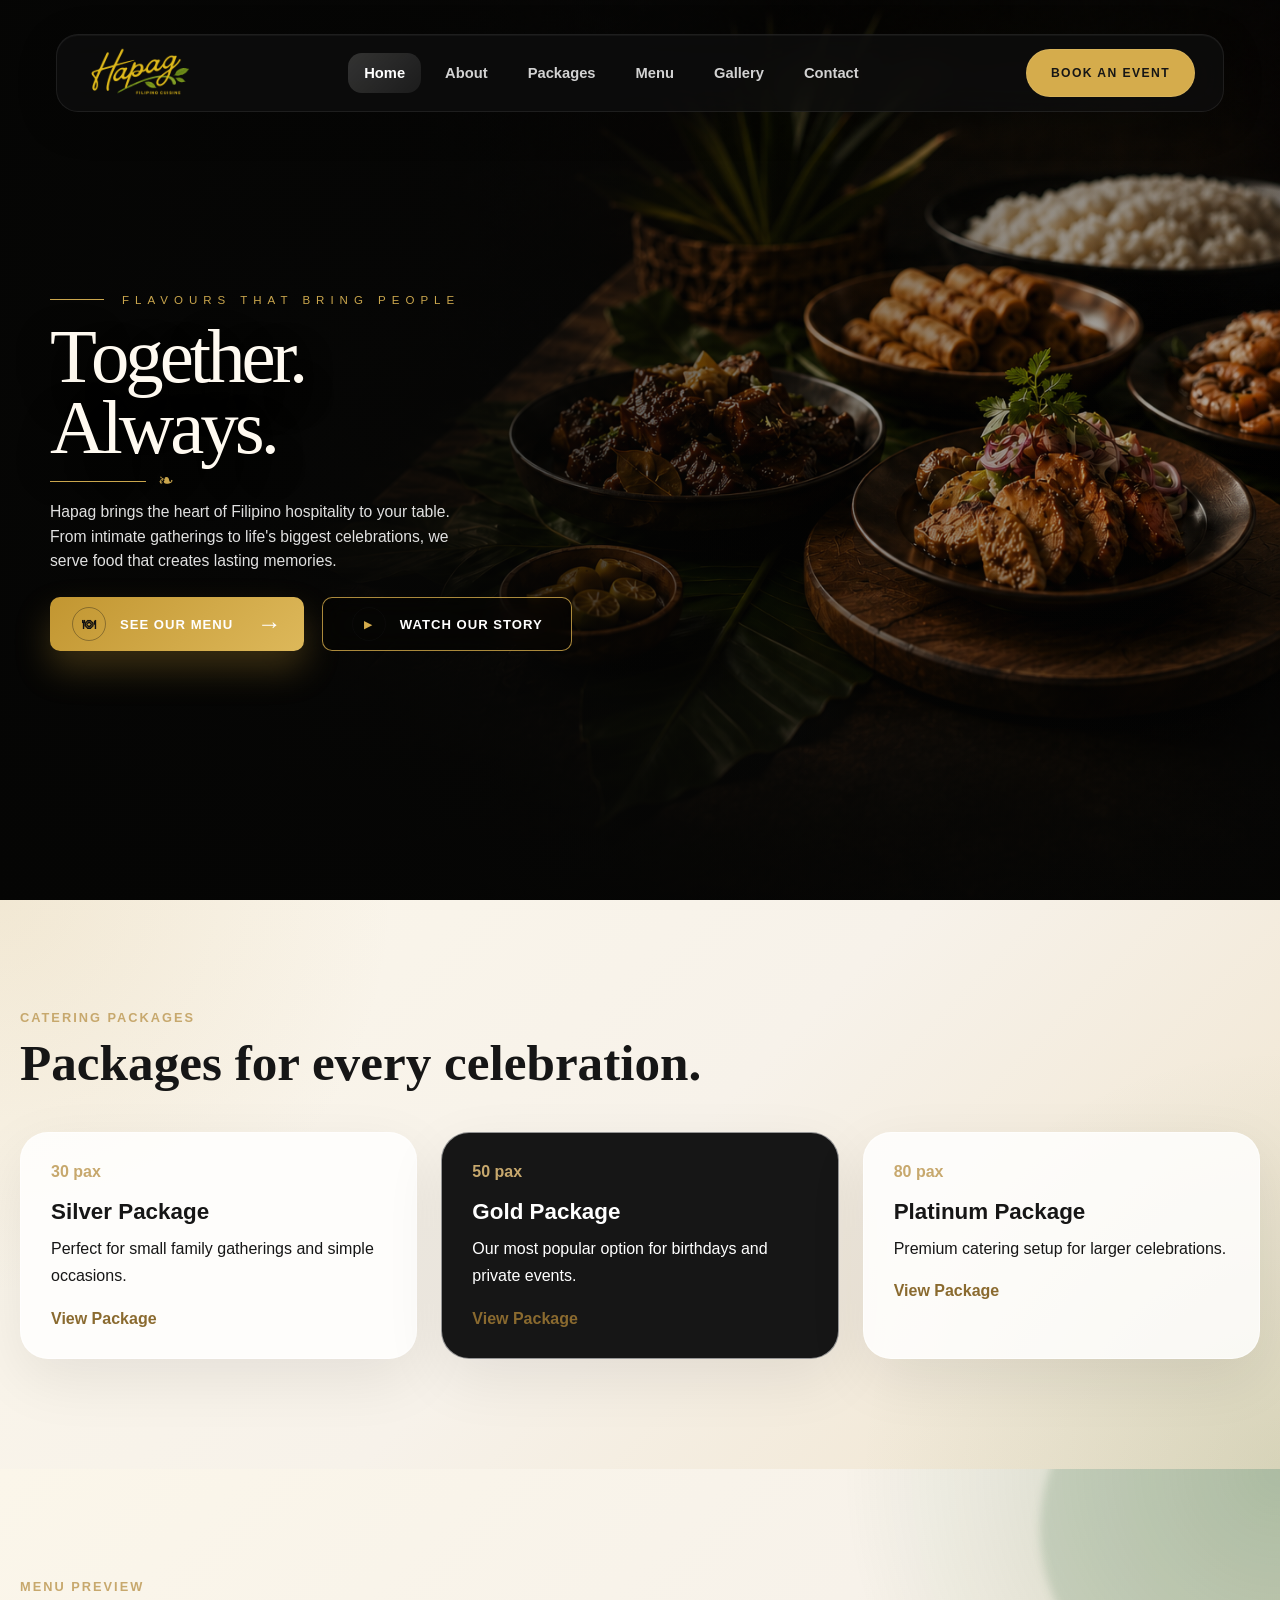
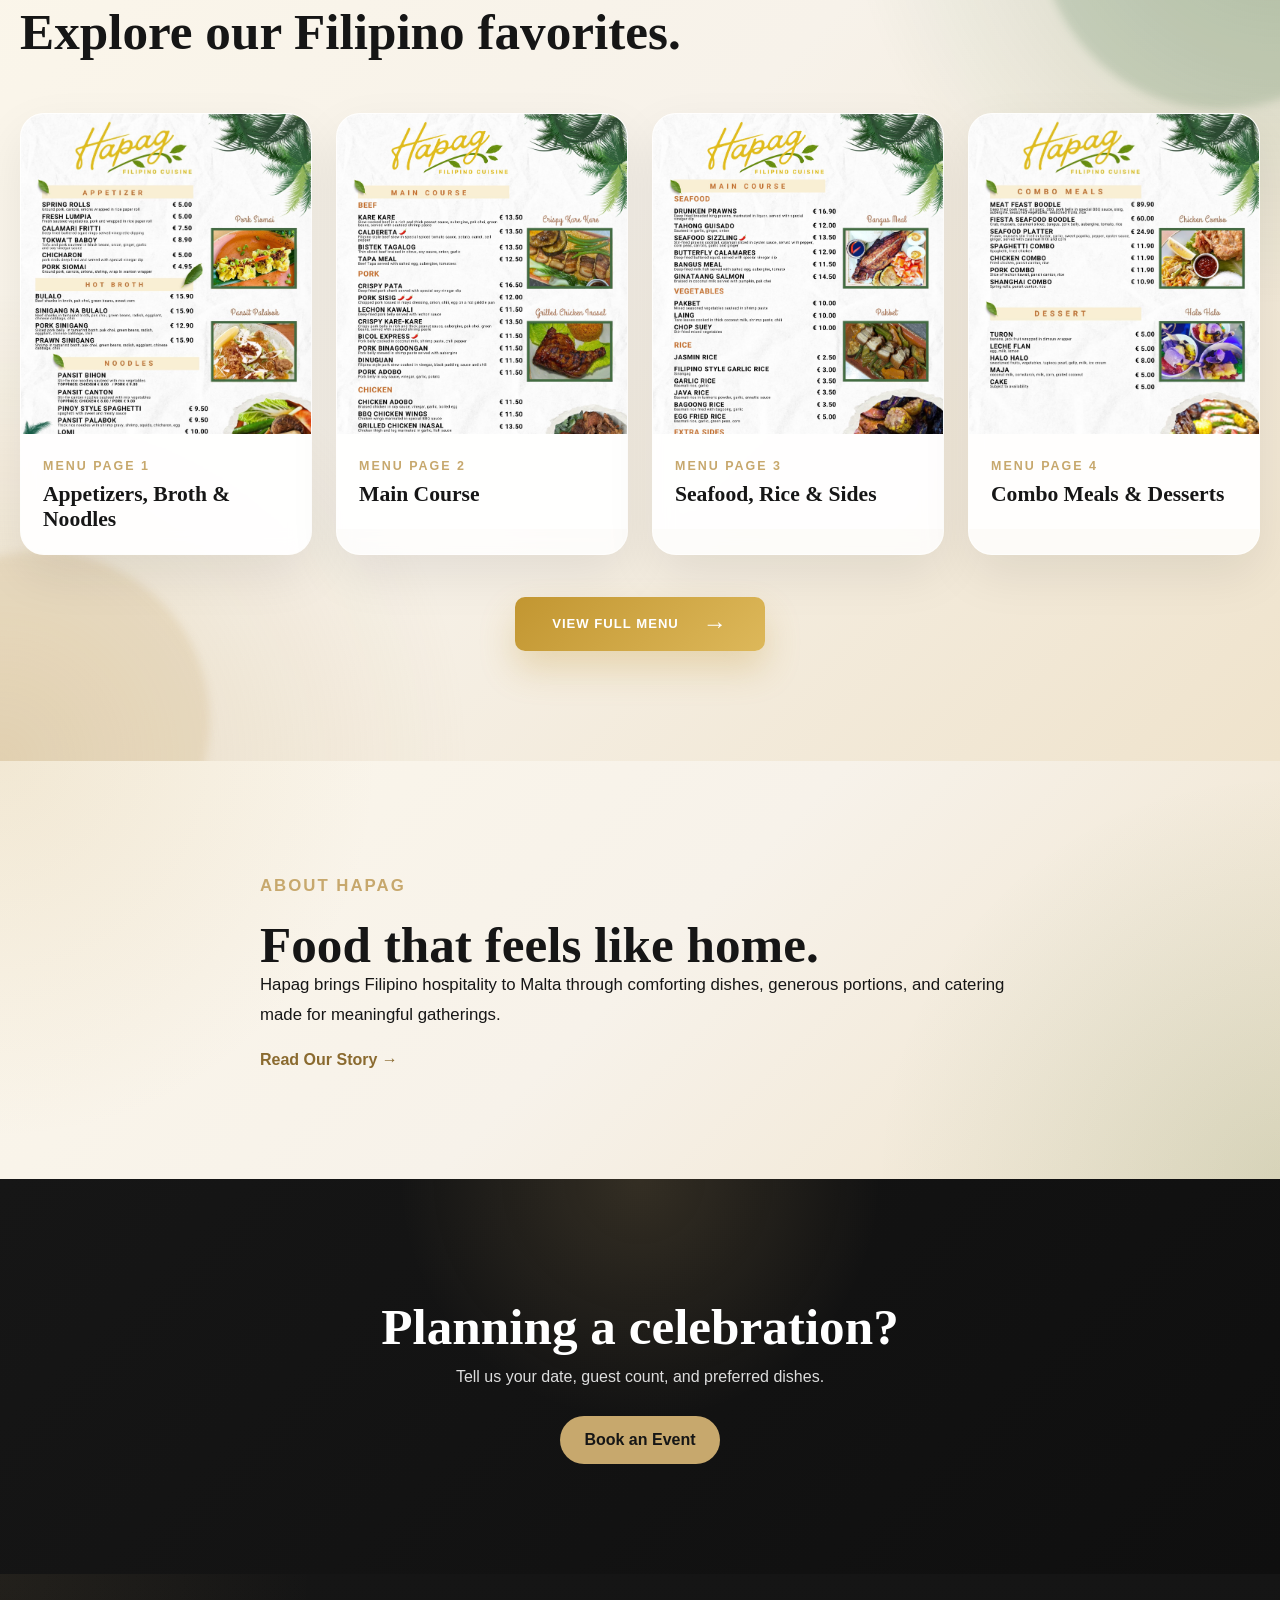
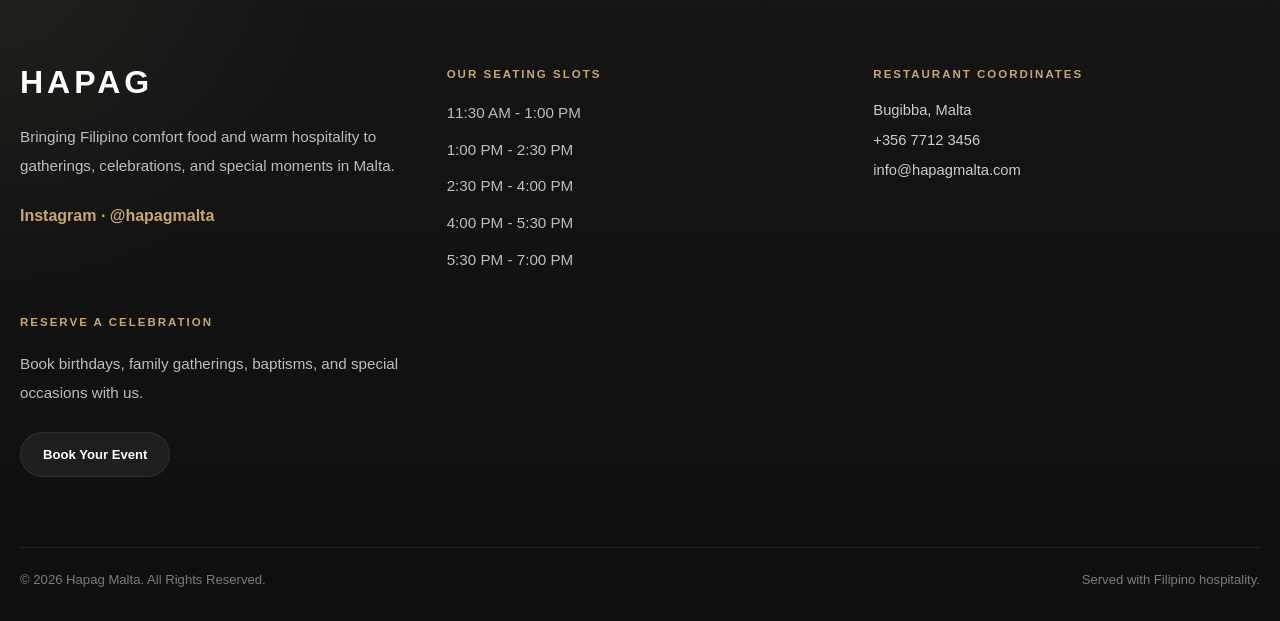
==== commit 6c096433: "Add files via upload" ====
--- a/index.html
+++ b/index.html
@@ -20,25 +20,54 @@
 <header class="hero">
 
   <nav class="navbar reveal">
+
+  <!-- LEFT SIDE -->
+  <div class="nav-left">
+
+    <!-- BURGER -->
+    <button class="burger" id="burgerBtn">
+      <span></span>
+      <span></span>
+      <span></span>
+    </button>
+
+    <!-- LOGO -->
     <a href="index.html" class="logo">
-       <img src="images/hapag logo 2.png" alt="Hapag Filipino Cuisine Logo">
-      <!-- <div>
-        <strong>HAPAG</strong>
-        <small>FILIPINO CUISINE</small>
-      </div> -->
+      <img src="images/hapag logo 2.png" alt="Hapag Filipino Cuisine Logo">
     </a>
 
-    <ul class="nav-links">
-      <li><a href="#" class="active">Home</a></li>
-      <li><a href="about.html">About</a></li>
-      <li><a href="#packages">Packages</a></li>
-      <li><a href="#">Menu</a></li>
-      <li><a href="#">Gallery</a></li>
-      <li><a href="#">Contact</a></li>
-    </ul>
-
-    <a href="book-an-event.html" class="nav-book">Book an Event</a>
-  </nav>
+  </div>
+  
+  <!-- DESKTOP NAV -->
+  <ul class="nav-links">
+    <li><a href="#" class="active">Home</a></li>
+    <li><a href="about.html">About</a></li>
+    <li><a href="#packages">Packages</a></li>
+    <li><a href="#">Menu</a></li>
+    <li><a href="#">Gallery</a></li>
+    <li><a href="#">Contact</a></li>
+  </ul>
+
+  <!-- CTA -->
+  <a href="book-an-event.html" class="nav-book">
+    Book an Event
+  </a>
+
+</nav>
+
+<!-- MOBILE MENU -->
+<div class="mobile-menu" id="mobileMenu">
+  <a href="#">Home</a>
+  <a href="about.html">About</a>
+  <a href="#packages">Packages</a>
+  <a href="#">Menu</a>
+  <a href="#">Gallery</a>
+  <a href="#">Contact</a>
+
+  <a href="book-an-event.html" class="mobile-book-btn">
+    Book an Event
+  </a>
+</div>
 
   <div class="hero-content">
     <div class="hero-kicker reveal delay-1">
@@ -213,7 +242,7 @@
     <div class="page-container">
     <h2>Planning a celebration?</h2>
     <p>Tell us your date, guest count, and preferred dishes.</p>
-    <a href="#booking" class="btn-primary">Book an Event</a>
+    <a href="book-an-event.html" class="btn-primary">Book an Event</a>
     </div>
   </section>
 </main>
@@ -236,21 +265,18 @@
       </a>
     </div>
 
-    <!-- HOURS -->
     <div class="footer-col">
       <span class="footer-label">Our Seating Slots</span>
 
-      <ul class="footer-list">
-        <li>11:30 AM — 1:00 PM</li>
-        <li>1:00 PM — 2:30 PM</li>
-        <li>2:30 PM — 4:00 PM</li>
-        <li>4:00 PM — 5:30 PM</li>
-        <li>5:30 PM — 7:00 PM</li>
-        <li>7:00 PM — 8:30 PM</li>
-      </ul>
-    </div>
-
-    <!-- CONTACT -->
+      <div class="footer-slots">
+        <p>11:30 AM - 1:00 PM</p>
+        <p>1:00 PM - 2:30 PM</p>
+        <p>2:30 PM - 4:00 PM</p>
+        <p>4:00 PM - 5:30 PM</p>
+        <p>5:30 PM - 7:00 PM</p>
+      </div>
+    </div>
+
     <div class="footer-col">
       <span class="footer-label">Restaurant Coordinates</span>
 
@@ -261,7 +287,6 @@
       </ul>
     </div>
 
-    <!-- CTA -->
     <div class="footer-col">
       <span class="footer-label">Reserve a Celebration</span>
 
--- a/css/navbar.css
+++ b/css/navbar.css
@@ -180,4 +180,62 @@
   color: #d5ac4c;
 
   flex-shrink: 0;
-} */ +} */ 
+
+@media (max-width: 900px) {
+  .navbar {
+    top: 12px;
+    height: 58px;
+    width: calc(100% - 24px);
+    padding: 0 14px;
+    border-radius: 18px;
+  }
+
+  .nav-left {
+    width: 100%;
+    display: flex;
+    align-items: center;
+    justify-content: space-between;
+  }
+
+  .burger {
+    display: flex !important;
+    order: 1;
+    width: 42px;
+    height: 42px;
+    z-index: 1002;
+  }
+
+  .burger > span {
+    width: 24px;
+    height: 2px;
+    background: #d6a54b;
+  }
+
+  .logo {
+    order: 2;
+    height: 58px;
+    margin-left: auto;
+    display: flex;
+    align-items: center;
+  }
+
+  .logo img {
+    height: 54px;
+    width: auto;
+    object-fit: contain;
+  }
+
+  .nav-links,
+  .nav-book {
+    display: none !important;
+  }
+
+  .mobile-menu {
+    top: 82px;
+  }
+
+  .hero {
+    padding-top: 95px;
+  }
+}
--- a/css/hero.css
+++ b/css/hero.css
@@ -1,8 +1,12 @@
 .hero {
-  min-height: 100vh;
-  position: relative;
-  overflow: hidden;
-  padding: 34px 56px 36px;
+  min-height: 100svh;
+  position: relative;
+  overflow: visible;
+
+  padding: 120px 48px 70px;
+
+  display: flex;
+  align-items: center;
 
   background:
     linear-gradient(
@@ -22,18 +26,17 @@
 
   background-size: cover;
   background-position: center right;
+  background-attachment: scroll;
+  will-change: auto;
 }
 
 .hero-content {
   position: relative;
-  z-index: 5;
-
-  width: 100%;
-  max-width: 1440px;
-
-  margin: 150px auto 0;
-
-  padding-left: 0;
+  z-index: 10;
+
+  width: min(1280px, 100%);
+  margin: 0 auto;
+  padding-top: 0;
 
   display: flex;
   flex-direction: column;
@@ -43,9 +46,7 @@
 .hero-kicker {
   display: inline-flex;
   align-items: center;
-
   gap: 18px;
-
   width: fit-content;
 
   color: #caa64d;
@@ -54,8 +55,7 @@
   font-size: 0.78rem;
   font-weight: 500;
 
-  margin-bottom: 26px;
-
+  margin-bottom: 24px;
   line-height: 1;
 }
 
@@ -63,36 +63,34 @@
   flex: 0 0 54px;
   width: 54px;
   height: 1px;
-
   background: #caa64d;
-
   position: relative;
   top: -1px;
 }
+
 .hero h1 {
   font-family: Georgia, "Times New Roman", serif;
-  font-size: clamp(4.5rem, 8vw, 8.8rem);
+  font-size: clamp(3.8rem, 7vw, 7.4rem);
   line-height: 0.9;
   letter-spacing: -4px;
   font-weight: 400;
   color: #fffaf1;
-  margin-bottom: 26px;
+
   max-width: 620px;
+  margin-bottom: 24px;
+
+  text-shadow: 0 16px 45px rgba(0, 0, 0, 0.45);
 }
 
 .hero h1::first-letter {
   letter-spacing: -6px;
-}
-
-.hero h1 {
-  text-shadow: 0 16px 45px rgba(0, 0, 0, 0.45);
 }
 
 .divider {
   width: 96px;
   height: 1px;
   background: #caa64d;
-  margin-bottom: 28px;
+  margin-bottom: 26px;
   position: relative;
 }
 
@@ -108,9 +106,9 @@
 .hero-content p {
   max-width: 470px;
   font-size: 1.05rem;
-  line-height: 1.7;
+  line-height: 1.65;
   color: rgba(255, 255, 255, 0.88);
-  margin-bottom: 36px;
+  margin-bottom: 34px;
 }
 
 .hero-buttons {
@@ -121,7 +119,7 @@
 }
 
 .btn {
-  min-height: 64px;
+  min-height: 62px;
   padding: 0 26px;
   border-radius: 10px;
 
@@ -189,4 +187,16 @@
   display: grid;
   place-items: center;
   font-size: 0.65rem;
-}+}
+
+/* Scroll progress line */
+.progress-bar,
+.scroll-progress {
+  position: fixed;
+  top: 0;
+  bottom: auto;
+  left: 0;
+  width: 100%;
+  height: 4px;
+  z-index: 9999;
+}
--- a/css/responsive.css
+++ b/css/responsive.css
@@ -1,349 +1,765 @@
-@media (max-width: 1200px) {
-  .process-bar {
-    grid-template-columns: repeat(2, 1fr);
-    position: relative;
-    left: auto;
-    bottom: auto;
-    transform: none;
-    width: 100%;
-    margin-top: 70px;
-  }
-
-  .process-item:nth-child(2) {
-    border-right: none;
-  }
-
-  .hero {
-    padding-bottom: 40px;
-  }
-}
-
-@media (max-width: 1050px) {
-  .event-booking-layout {
-    grid-template-columns: 1fr;
-  }
-
-  .estimate-panel {
-    position: static;
-    order: -1;
-  }
-}
-
-@media (max-width: 1100px) {
-  .navbar {
-    width: calc(100% - 32px);
-    height: 72px;
-    padding: 0 20px;
-  }
-
-  .logo {
-    height: 72px;
-  }
-
-  .logo img {
-    height: 96px;
-  }
-
-  .nav-links {
-    gap: 2px;
-  }
-
-  .nav-links a {
-    padding: 10px 12px;
-    font-size: 0.88rem;
-  }
-
-  .nav-book {
-    padding: 14px 18px;
-  }
-
-  .menu-layout {
-    grid-template-columns: 1fr;
-  }
-
-  .order-summary {
-    position: static;
-  }
-
-  .menu-preview-grid {
-    grid-template-columns: repeat(2, 1fr);
-  }
-
-  .menu-page-card img {
-    height: 460px;
-  }
-
-  .preview-grid {
-    grid-template-columns: repeat(2, 1fr);
-  }
-
-  .footer-grid {
-    grid-template-columns: repeat(2, 1fr);
-    gap: 50px;
-  }
-
-}
-
-@media (max-width: 950px) {
-  .event-hero,
-  .event-form-section {
-    padding-left: 24px;
-    padding-right: 24px;
-  }
-
-  .form-grid,
-  .menu-grid {
-    grid-template-columns: 1fr;
-  }
-
-  .dessert-card {
-    grid-column: span 1;
-    grid-template-columns: 1fr;
-  }
-
-  .dessert-card h4 {
-    grid-column: span 1;
-  }
-
-  .submit-panel {
-    flex-direction: column;
-    align-items: flex-start;
-  }
-
-  .submit-panel button {
-    width: 100%;
-  }
-}
-
-@media (max-width: 900px) {
-  .hero {
-    padding: 24px 20px 30px;
-    background:
-      linear-gradient(
-        180deg,
-        rgba(5, 5, 4, 0.88) 0%,
-        rgba(5, 5, 4, 0.7) 45%,
-        rgba(5, 5, 4, 0.95) 100%
-      ),
-      url("../images/hapag-hero.jpg");
-    background-size: cover;
-    background-position: center;
-    background-attachment: scroll;
-  }
-
-  .navbar {
-    align-items: center;
-  }
-
-  .nav-links,
-  .nav-book {
-    display: none;
-  }
-
-  .hero-content {
-    margin-top: 85px;
-  }
-
-  .hero-kicker {
-    letter-spacing: 4px;
-    font-size: 0.72rem;
-  }
-
-  .hero h1 {
-    font-size: clamp(4rem, 17vw, 6rem);
-  }
-
-  .hero-content p {
-    font-size: 1rem;
-  }
-
-  .hero-buttons,
-  .hero-actions {
-    flex-direction: column;
-  }
-
-  .page-container {
-  width: calc(100% - 40px);
-  }
-
-  .btn,
-  .btn-primary,
-  .btn-secondary {
-    width: 100%;
-    justify-content: center;
-    text-align: center;
-  }
-
-  .process-bar {
-    grid-template-columns: 1fr;
-    padding: 22px;
-    border-radius: 22px;
-  }
-
-  .process-item {
-    border-right: none;
-    border-bottom: 1px solid rgba(213, 172, 76, 0.28);
-    padding: 0 0 22px;
-  }
-
-  .process-item:last-child {
-    border-bottom: none;
-    padding-bottom: 0;
-  }
-
-  .services-section,
-  .preview-section,
-  .menu-preview,
-  .about-preview,
-  .home-cta,
-  .menu-builder,
-  .about-section {
-    padding: 80px 20px;
-  }
-
-  .package-grid,
-  .preview-grid,
-  .menu-preview-grid,
-  .food-grid,
-  .about-story,
-  .about-highlights {
-    grid-template-columns: 1fr;
-  }
-
-  .package-card.featured {
-    transform: none;
-  }
-
-  .about-image {
-    min-height: 360px;
-  }
-
-  .about-content {
-    padding: 28px;
-  }
-
-  .footer {
-    flex-direction: column;
-    padding: 30px 20px;
-    text-align: center;
-  }
-}
-
-@media (max-width: 820px) {
-  .navbar {
-    top: 14px;
-    width: calc(100% - 20px);
-    height: 66px;
-    padding: 0 18px;
-    border-radius: 20px;
-  }
-
-  .logo {
-    height: 66px;
-  }
-
-  .logo img {
-    height: 82px;
-  }
-}
-
-@media (max-width: 760px) {
-  .category-title {
-    align-items: flex-start;
-    flex-direction: column;
-  }
-
-  .food-card {
-    min-height: auto;
-  }
-
-  .preview-section,
-  .menu-preview,
-  .about-preview,
-  .home-cta {
-    padding: 80px 20px;
-  }
-
-  .preview-grid,
-  .menu-preview-grid {
-    grid-template-columns: 1fr;
-  }
-
-  .section-heading {
-    margin-bottom: 34px;
-  }
-
-  .menu-preview-grid {
-    margin-top: 38px;
-  }
-
-  .menu-page-card img {
-    height: 380px;
-  }
-
-  .footer {
-    padding: 70px 0 28px;
-  }
-
-  .footer-grid {
-    grid-template-columns: 1fr;
-    gap: 42px;
-  }
-
-  .footer-bottom {
-    flex-direction: column;
-    gap: 10px;
-  }
-}
-
-@media (max-width: 520px) {
-  .hero h1 {
-    letter-spacing: -2px;
-  }
-
-  .process-item {
-    align-items: flex-start;
-  }
-
-  .process-icon {
-    flex: 0 0 64px;
-    width: 64px;
-    height: 64px;
-    font-size: 1.4rem;
-  }
-
-  .logo img {
-    height: 72px;
-  }
-}
-
-@media (max-width: 650px) {
-  .menu-preview {
-    padding: 80px 22px;
-  }
-
-  .menu-preview-grid {
-    grid-template-columns: 1fr;
-    gap: 22px;
-  }
-
-  .menu-page-card img {
-    height: 480px;
-  }
-}
-
-@media (max-width: 600px) {
-  .event-hero {
-    min-height: 62vh;
-    padding-top: 130px;
-  }
-
-  .form-card {
-    padding: 24px;
-    border-radius: 24px;
-  }
-
-  .form-card-header {
-    flex-direction: column;
-  }
-}+*,
+*::before,
+*::after {
+  box-sizing: border-box;
+}
+
+html,
+body {
+  width: 100%;
+  max-width: 100%;
+  overflow-x: hidden;
+}
+
+img,
+video {
+  max-width: 100%;
+  height: auto;
+  display: block;
+}
+
+button,
+input,
+select,
+textarea {
+  font: inherit;
+  max-width: 100%;
+}
+
+/* Prevent long words/text from forcing thin columns */
+h1,
+h2,
+h3,
+h4,
+p,
+a,
+span,
+label,
+li {
+  overflow-wrap: break-word;
+}
+
+/* ================================
+   LARGE SCREENS
+================================ */
+@media (max-width: 1440px) {
+  .hero {
+    padding-left: 42px;
+    padding-right: 42px;
+  }
+
+  .hero-content {
+    width: min(1180px, 100%);
+  }
+}
+
+@media (max-width: 1440px) and (max-height: 900px) {
+  .hero {
+    min-height: 100svh;
+    padding: 110px 42px 64px;
+    display: flex;
+    align-items: center;
+  }
+
+  .hero-content {
+    width: min(1180px, 100%);
+    margin: 0 auto;
+    padding-top: 0;
+  }
+
+  .process-bar {
+    display: none;
+  }
+
+  .hero-kicker {
+    margin-bottom: 16px;
+    font-size: 0.72rem;
+    letter-spacing: 6px;
+  }
+
+  .hero h1 {
+    font-size: clamp(3.1rem, 6vw, 6.1rem);
+    line-height: 0.92;
+    margin-bottom: 18px;
+    max-width: 540px;
+  }
+
+  .divider {
+    margin-bottom: 18px;
+  }
+
+  .hero-content p {
+    max-width: 430px;
+    font-size: 0.98rem;
+    line-height: 1.55;
+    margin-bottom: 24px;
+  }
+
+  .btn {
+    min-height: 54px;
+    padding: 0 22px;
+  }
+}
+
+/* ================================
+   SMALL LAPTOP
+================================ */
+@media (max-width: 1200px) {
+  .process-bar {
+    display: none;
+  }
+
+  .hero {
+    padding-bottom: 70px;
+  }
+}
+
+@media (max-width: 1100px) {
+  .navbar {
+    width: calc(100% - 32px);
+    height: 72px;
+    padding: 0 20px;
+  }
+
+  .logo {
+    height: 72px;
+  }
+
+  .logo img {
+    height: 96px;
+  }
+
+  .nav-links {
+    gap: 2px;
+  }
+
+  .nav-links a {
+    padding: 10px 12px;
+    font-size: 0.88rem;
+  }
+
+  .nav-book {
+    padding: 14px 18px;
+  }
+
+  .menu-layout,
+  .event-booking-layout {
+    grid-template-columns: 1fr;
+  }
+
+  .order-summary,
+  .estimate-panel {
+    position: static;
+  }
+
+  .estimate-panel {
+    order: -1;
+  }
+
+  .menu-preview-grid,
+  .preview-grid,
+  .package-grid,
+  .food-grid {
+    grid-template-columns: repeat(2, minmax(260px, 1fr));
+    gap: 24px;
+  }
+
+  .menu-page-card img {
+    height: 360px;
+    object-fit: cover;
+  }
+
+  .footer-grid {
+    grid-template-columns: repeat(2, minmax(240px, 1fr));
+    gap: 50px;
+  }
+}
+
+/* ================================
+   TABLET
+================================ */
+@media (max-width: 1024px) {
+  .hero {
+    min-height: auto;
+    padding: 130px 32px 80px;
+    align-items: flex-start;
+    background:
+      linear-gradient(
+        90deg,
+        rgba(5, 5, 4, 0.96) 0%,
+        rgba(5, 5, 4, 0.82) 45%,
+        rgba(5, 5, 4, 0.42) 100%
+      ),
+      linear-gradient(
+        180deg,
+        rgba(5, 5, 4, 0.25) 0%,
+        rgba(5, 5, 4, 0.85) 100%
+      ),
+      url("../images/hero.png");
+    background-size: cover;
+    background-position: center;
+  }
+
+  .hero-content {
+    width: 100%;
+    padding-top: 0;
+  }
+
+  .hero h1 {
+    font-size: clamp(3rem, 9vw, 5rem);
+    max-width: 620px;
+  }
+
+  .process-bar {
+    display: none;
+  }
+
+  .menu-preview-grid,
+  .preview-grid,
+  .package-grid,
+  .food-grid,
+  .about-story,
+  .about-highlights,
+  .footer-grid {
+    grid-template-columns: repeat(2, minmax(260px, 1fr));
+  }
+}
+
+/* ================================
+   ABOUT PAGE TABLET
+================================ */
+@media (max-width: 980px) {
+  .about-hero,
+  .about-story-section,
+  .about-values {
+    padding-left: 24px;
+    padding-right: 24px;
+  }
+
+  .about-hero-container,
+  .values-container,
+  .about-story-container {
+    grid-template-columns: 1fr;
+  }
+
+  .about-hero {
+    background: #161616;
+  }
+
+  .about-hero-image,
+  .values-image {
+    min-height: 440px;
+  }
+
+  .story-card.featured {
+    transform: none;
+  }
+}
+
+/* ================================
+   EVENT FORM TABLET
+================================ */
+@media (max-width: 950px) {
+  .event-hero,
+  .event-form-section {
+    padding-left: 24px;
+    padding-right: 24px;
+  }
+
+  .form-grid,
+  .menu-grid {
+    grid-template-columns: 1fr;
+  }
+
+  .dessert-card {
+    grid-column: span 1;
+    grid-template-columns: 1fr;
+  }
+
+  .dessert-card h4 {
+    grid-column: span 1;
+  }
+
+  .submit-panel {
+    flex-direction: column;
+    align-items: flex-start;
+  }
+
+  .submit-panel button {
+    width: 100%;
+  }
+}
+
+/* ================================
+   MOBILE NAV / GENERAL MOBILE
+================================ */
+@media (max-width: 900px) {
+   .navbar {
+    top: 10px !important;
+    width: calc(100% - 20px);
+    height: 66px;
+    padding: 0 18px;
+  }
+
+  .burger {
+    display: flex;
+    order: 1;
+  }
+
+  .logo {
+    order: 2;
+    margin-left: auto;
+  }
+
+  .nav-left {
+    width: 100%;
+    justify-content: space-between;
+  }
+
+  .nav-links,
+  .nav-book {
+    display: none;
+  }
+
+  .page-container {
+    width: calc(100% - 40px);
+  }
+
+  .mobile-menu {
+    top: 92px;
+    z-index: 999;
+  }
+
+  .hero-buttons,
+  .hero-actions {
+    flex-direction: column;
+    width: 100%;
+  }
+
+  .btn,
+  .btn-primary,
+  .btn-secondary {
+    width: 100%;
+    justify-content: center;
+    text-align: center;
+  }
+
+  .services-section,
+  .preview-section,
+  .menu-preview,
+  .about-preview,
+  .home-cta,
+  .menu-builder,
+  .about-section,
+  .event-form-section {
+    padding: 80px 20px;
+  }
+
+  .package-grid,
+  .preview-grid,
+  .menu-preview-grid,
+  .food-grid,
+  .about-story,
+  .about-highlights,
+  .footer-grid {
+    grid-template-columns: 1fr;
+  }
+
+  .package-card.featured {
+    transform: none;
+  }
+
+  .about-image {
+    min-height: 360px;
+  }
+
+  .about-content {
+    padding: 28px;
+  }
+
+  .footer {
+    overflow: hidden;
+  }
+
+  .footer-grid {
+    display: grid !important;
+    grid-template-columns: 1fr !important;
+    gap: 40px;
+  }
+
+  .footer-col {
+    width: 100%;
+    max-width: 100%;
+    text-align: center;
+  }
+
+  .footer-col h2,
+  .footer-label {
+    display: block;
+    margin-bottom: 18px;
+  }
+
+  .footer-list,
+  .footer-slots {
+    align-items: center;
+    justify-content: center;
+  }
+
+  .footer-list li,
+  .footer-slots p,
+  .footer-col p {
+    white-space: normal;
+    word-break: break-word;
+  }
+
+  .footer-bottom {
+    flex-direction: column;
+    text-align: center;
+    gap: 10px;
+  }
+
+  .hero {
+    padding-top: 145px !important;
+  }
+
+}
+
+@media (max-width: 820px) {
+  .navbar {
+    top: 14px;
+    width: calc(100% - 20px);
+    height: 66px;
+    padding: 0 18px;
+    border-radius: 20px;
+  }
+
+  .logo {
+    height: 66px;
+  }
+
+  .logo img {
+    height: 82px;
+  }
+}
+
+/* ================================
+   MAIN PHONE FIX
+   This is the important part for your thin cards.
+================================ */
+@media (max-width: 768px) {
+  .hero {
+    min-height: auto;
+    padding: 95px 20px 60px;
+    text-align: left;
+  }
+
+  .hero h1 {
+    font-size: clamp(2.7rem, 15vw, 4rem);
+    line-height: 0.95;
+    letter-spacing: -2px;
+  }
+
+  .hero-content p {
+    font-size: 0.95rem;
+    line-height: 1.6;
+    max-width: 100%;
+  }
+
+  .category-title {
+    align-items: flex-start;
+    flex-direction: column;
+  }
+
+  .section-heading {
+    margin-bottom: 34px;
+  }
+
+  .menu-preview-grid {
+    margin-top: 38px;
+  }
+
+  .package-grid,
+  .menu-preview-grid,
+  .preview-grid,
+  .food-grid,
+  .form-grid,
+  .menu-grid,
+  .event-booking-layout {
+    display: grid !important;
+    grid-template-columns: 1fr !important;
+    gap: 22px;
+  }
+
+  .package-card,
+  .food-card,
+  .form-card,
+  .about-content,
+  .menu-page-card,
+  .preview-card {
+    width: 100% !important;
+    max-width: 100% !important;
+    min-width: 0 !important;
+    padding: 24px;
+    border-radius: 24px;
+  }
+
+  .package-card,
+  .food-card {
+    min-height: auto;
+  }
+
+  .package-card h3 {
+    font-size: clamp(1.8rem, 9vw, 2.4rem);
+    line-height: 1.1;
+    word-break: normal;
+  }
+
+  .package-card p,
+  .package-card a {
+    font-size: 1rem;
+    line-height: 1.6;
+  }
+
+  .menu-page-card img {
+    width: 100% !important;
+    height: auto !important;
+    max-height: 360px;
+    aspect-ratio: 4 / 5;
+    object-fit: cover;
+    border-radius: 20px;
+  }
+
+  .about-image {
+    min-height: 280px;
+  }
+
+  .footer-grid {
+    grid-template-columns: 1fr;
+    gap: 34px;
+    text-align: center;
+  }
+
+  .footer-bottom {
+    flex-direction: column;
+    gap: 10px;
+  }
+
+  .footer-slots {
+    align-items: center;
+  }
+
+  .footer-slots p {
+    font-size: 1rem;
+    line-height: 1.6;
+    white-space: nowrap;
+  }
+}
+
+/* ================================
+   SMALL PHONE
+================================ */
+@media (max-width: 650px) {
+  .menu-preview {
+    padding: 72px 20px;
+  }
+
+  .menu-preview-grid {
+    grid-template-columns: 1fr !important;
+    gap: 22px;
+  }
+}
+
+@media (max-width: 640px) {
+  .hero {
+    padding: 120px 22px 64px;
+    background:
+      linear-gradient(
+        180deg,
+        rgba(5, 5, 4, 0.86) 0%,
+        rgba(5, 5, 4, 0.72) 45%,
+        rgba(5, 5, 4, 0.94) 100%
+      ),
+      url("../images/hero.png");
+    background-size: cover;
+    background-position: center;
+  }
+
+  .hero-kicker {
+    gap: 12px;
+    letter-spacing: 4px;
+    font-size: 0.68rem;
+    margin-bottom: 18px;
+  }
+
+  .hero-kicker span {
+    flex-basis: 36px;
+    width: 36px;
+  }
+
+  .hero h1 {
+    font-size: clamp(3rem, 16vw, 4.4rem);
+    line-height: 0.92;
+    letter-spacing: -2.5px;
+    max-width: 100%;
+  }
+
+  .hero h1::first-letter {
+    letter-spacing: -3px;
+  }
+
+  .hero-buttons {
+    width: 100%;
+    gap: 14px;
+  }
+
+  .btn {
+    width: 100%;
+    min-width: 0;
+    min-height: 56px;
+  }
+}
+
+@media (max-width: 600px) {
+  .event-hero {
+    min-height: 62vh;
+    padding-top: 130px;
+  }
+
+  .form-card {
+    padding: 24px;
+    border-radius: 24px;
+  }
+
+  .form-card-header {
+    flex-direction: column;
+  }
+
+  .about-hero {
+    padding-top: 130px;
+  }
+
+  .about-hero h1 {
+    letter-spacing: -2px;
+  }
+
+  .about-hero-image,
+  .values-image {
+    min-height: 340px;
+    border-radius: 28px;
+  }
+
+  .values-content,
+  .story-card {
+    padding: 28px;
+    border-radius: 28px;
+  }
+
+  .floating-card {
+    left: 18px;
+    right: 18px;
+    bottom: 18px;
+  }
+
+  .about-actions {
+    flex-direction: column;
+  }
+
+  .about-btn {
+    text-align: center;
+  }
+}
+
+/* ================================
+   EXTRA SMALL PHONE
+================================ */
+@media (max-width: 520px) {
+  .hero h1 {
+    letter-spacing: -2px;
+  }
+
+  .process-item {
+    align-items: flex-start;
+  }
+
+  .process-icon {
+    flex: 0 0 64px;
+    width: 64px;
+    height: 64px;
+    font-size: 1.4rem;
+  }
+
+  .logo img {
+    height: 72px;
+  }
+}
+
+@media (max-width: 480px) {
+  .navbar {
+    width: calc(100% - 20px);
+    height: 64px;
+    padding: 0 16px;
+  }
+
+  .hero {
+    padding-top: 135px !important;
+  }
+
+  .hero h1 {
+    font-size: clamp(2.4rem, 16vw, 3.4rem);
+  }
+
+  .hero-kicker {
+    font-size: 0.65rem;
+    letter-spacing: 3px;
+  }
+
+  .section-heading h2,
+  .about-header h2 {
+    font-size: clamp(2rem, 11vw, 3rem);
+  }
+
+  .package-card,
+  .food-card,
+  .form-card,
+  .about-content,
+  .menu-page-card,
+  .preview-card {
+    padding: 22px;
+  }
+
+  .menu-page-card img {
+    max-height: 300px;
+  }
+
+  input,
+  select,
+  textarea,
+  button {
+    font-size: 16px;
+  }
+}
+
+/* =========================================================
+   FINAL OVERRIDE
+   This makes sure old CSS cannot squeeze the cards.
+   Keep this at the very bottom.
+========================================================= */
+@media (max-width: 768px) {
+  .package-grid,
+  .menu-preview-grid,
+  .preview-grid,
+  .food-grid {
+    display: grid !important;
+    grid-template-columns: minmax(0, 1fr) !important;
+    width: 100% !important;
+  }
+
+  .package-card,
+  .menu-page-card,
+  .preview-card,
+  .food-card {
+    width: 100% !important;
+    max-width: none !important;
+    flex: none !important;
+  }
+}
--- a/css/home.css
+++ b/css/home.css
@@ -1,6 +1,25 @@
 .navbar {
+  position: fixed;
+  top: 34px;
   left: 50%;
   transform: translateX(-50%);
+
+  width: min(1440px, calc(100% - 112px));
+  height: 78px;
+
+  display: flex;
+  align-items: center;
+  justify-content: space-between;
+
+  padding: 0 28px;
+  z-index: 1000;
+
+  background: rgba(15, 15, 15, 0.72);
+  backdrop-filter: blur(18px);
+  -webkit-backdrop-filter: blur(18px);
+
+  border: 1px solid rgba(255,255,255,0.08);
+  border-radius: 22px;
 }
 
 .navbar.reveal {
@@ -13,9 +32,13 @@
   transform: translateX(-50%) translateY(0);
 }
 
-/* =========================================
-   HOME BUTTONS
-========================================= */
+.nav-left {
+  display: flex;
+  align-items: center;
+  gap: 18px;
+}
+
+/* HOME BUTTONS */
 
 .btn-primary,
 .btn-secondary {
@@ -38,9 +61,7 @@
   color: #fff;
 }
 
-/* =========================================
-   SHARED SECTIONS
-========================================= */
+/* SHARED SECTIONS */
 
 .preview-section,
 .menu-preview,
@@ -81,9 +102,7 @@
   margin-top: 12px;
 }
 
-/* =========================================
-   PACKAGES PREVIEW
-========================================= */
+/* PACKAGES PREVIEW */
 
 .preview-grid {
   display: grid;
@@ -94,14 +113,11 @@
 .preview-card {
   position: relative;
   overflow: hidden;
-
   background: rgba(255,255,255,.82);
   border: 1px solid rgba(255,255,255,.55);
   padding: 30px;
   border-radius: 28px;
-
   box-shadow: 0 20px 60px rgba(0,0,0,.08);
-
   transition:
     transform .5s cubic-bezier(.19,1,.22,1),
     box-shadow .5s cubic-bezier(.19,1,.22,1);
@@ -140,15 +156,12 @@
   text-decoration: none;
 }
 
-/* =========================================
-   MENU PREVIEW
-========================================= */
+/* MENU PREVIEW */
 
 .menu-preview {
   position: relative;
   overflow: hidden;
   color: #161616;
-
   background:
     radial-gradient(circle at top right, rgba(52,104,55,.24), transparent 28%),
     radial-gradient(circle at bottom left, rgba(199,168,109,.3), transparent 30%),
@@ -191,7 +204,6 @@
 .menu-preview-grid {
   width: 100%;
   margin-top: 56px;
-
   display: grid;
   grid-template-columns: repeat(4, 1fr);
   gap: 24px;
@@ -200,16 +212,12 @@
 .menu-page-card {
   position: relative;
   overflow: hidden;
-
   background: rgba(255,255,255,.82);
   border: 1px solid rgba(255,255,255,.6);
   border-radius: 24px;
-
   backdrop-filter: blur(10px);
   -webkit-backdrop-filter: blur(10px);
-
   box-shadow: 0 20px 50px rgba(0,0,0,.08);
-
   transition:
     transform .55s cubic-bezier(.19,1,.22,1),
     box-shadow .55s cubic-bezier(.19,1,.22,1),
@@ -221,24 +229,15 @@
   position: absolute;
   inset: 0;
   z-index: 2;
-
-  background:
-    linear-gradient(
-      135deg,
-      rgba(255,255,255,.18),
-      transparent 45%
-    );
-
+  background: linear-gradient(135deg, rgba(255,255,255,.18), transparent 45%);
   opacity: 0;
   pointer-events: none;
-
   transition: opacity .5s ease;
 }
 
 .menu-page-card:hover {
   transform: translateY(-10px);
   border-color: rgba(199,168,109,.45);
-
   box-shadow:
     0 30px 80px rgba(0,0,0,.16),
     0 0 0 1px rgba(199,168,109,.18);
@@ -254,7 +253,6 @@
   object-fit: cover;
   object-position: top;
   display: block;
-
   transition:
     transform .8s cubic-bezier(.19,1,.22,1),
     filter .6s ease;
@@ -279,7 +277,6 @@
   font-weight: 800;
   letter-spacing: 2px;
   text-transform: uppercase;
-
   transition:
     transform .45s ease,
     color .45s ease;
@@ -290,7 +287,6 @@
   font-family: Georgia, serif;
   font-size: 1.35rem;
   color: #161616;
-
   transition:
     transform .45s ease,
     color .45s ease;
@@ -310,9 +306,7 @@
   text-align: center;
 }
 
-/* =========================================
-   ABOUT PREVIEW
-========================================= */
+/* ABOUT PREVIEW */
 
 .about-preview > div {
   max-width: 760px;
@@ -323,9 +317,7 @@
   font-size: 1.05rem;
 }
 
-/* =========================================
-   CTA
-========================================= */
+/* CTA */
 
 .home-cta {
   text-align: center;
@@ -340,24 +332,20 @@
   color: #ddd;
 }
 
-/* =========================================
-   FOOTER
-========================================= */
+/* FOOTER */
 
 .footer {
   padding: 90px 0 34px;
-
   background:
     radial-gradient(circle at top left, rgba(199,168,109,.08), transparent 22%),
     linear-gradient(180deg, #151515 0%, #0f0f0f 100%);
-
   color: #fff;
 }
 
 .footer-grid {
   display: grid;
-  grid-template-columns: 1.4fr 1fr 1fr 1fr;
-  gap: 70px;
+  grid-template-columns: repeat(3, 1fr);
+  gap: 40px;
 }
 
 .footer-col h2 {
@@ -374,38 +362,28 @@
 
 .footer-label {
   display: inline-block;
-
   margin-bottom: 22px;
-
   color: #c7a86d;
-
   font-size: .72rem;
   font-weight: 800;
-
   letter-spacing: 2px;
   text-transform: uppercase;
 }
 
 .footer-list {
   list-style: none;
-
   display: flex;
   flex-direction: column;
   gap: 14px;
-
   color: rgba(255,255,255,.78);
-
   font-size: .92rem;
 }
 
 .footer-social {
   display: inline-block;
-
   margin-top: 26px;
-
   color: #c7a86d;
   text-decoration: none;
-
   font-weight: 700;
 }
 
@@ -413,23 +391,15 @@
   display: inline-flex;
   align-items: center;
   justify-content: center;
-
   margin-top: 24px;
-
   padding: 14px 22px;
-
   border-radius: 999px;
-
   background: rgba(255,255,255,.06);
-
   border: 1px solid rgba(255,255,255,.08);
-
   color: #fff;
   text-decoration: none;
-
   font-size: .82rem;
   font-weight: 700;
-
   transition:
     transform .3s ease,
     background .3s ease;
@@ -437,26 +407,34 @@
 
 .footer-badge:hover {
   transform: translateY(-2px);
-
   background: rgba(199,168,109,.12);
 }
 
 .footer-bottom {
   margin-top: 70px;
   padding-top: 24px;
-
   border-top: 1px solid rgba(255,255,255,.08);
-
   display: flex;
   justify-content: space-between;
   gap: 20px;
-
   color: rgba(255,255,255,.45);
-
   font-size: .82rem;
 }
 
-/* Reveal animations */
+.footer-slots {
+  display: flex;
+  flex-direction: column;
+  gap: 14px;
+}
+
+.footer-slots p {
+  margin: 0;
+  line-height: 1.5;
+  white-space: nowrap;
+}
+
+/* ANIMATIONS */
+
 .reveal {
   opacity: 0;
   transform: translateY(34px);
@@ -475,8 +453,88 @@
 .delay-3 { transition-delay: .36s; }
 .delay-4 { transition-delay: .48s; }
 
-/* Hero parallax */
-.hero {
-  background-position: center 0px;
-  will-change: background-position;
-}
+.burger {
+  width: 48px;
+  height: 48px;
+  border: none;
+  background: transparent;
+  display: none;
+  flex-direction: column;
+  justify-content: center;
+  gap: 6px;
+  cursor: pointer;
+  padding: 0;
+}
+
+.burger > span {
+  width: 26px;
+  height: 2px;
+  background: #d6a54b;
+  border-radius: 999px;
+  transition: 0.3s ease;
+}
+
+.btn-icon,
+.play {
+  width: 34px;
+  height: 34px;
+  border: 1px solid rgba(22, 22, 22, 0.35);
+  border-radius: 50%;
+  display: inline-flex;
+  align-items: center;
+  justify-content: center;
+  background: transparent;
+}
+
+/* =========================
+   MOBILE MENU
+========================= */
+
+.mobile-menu {
+  position: fixed;
+  top: 95px;
+  left: 20px;
+  right: 20px;
+
+  background: rgba(10,10,10,0.95);
+  backdrop-filter: blur(20px);
+
+  border: 1px solid rgba(255,255,255,0.08);
+  border-radius: 24px;
+
+  padding: 24px;
+
+  display: flex;
+  flex-direction: column;
+  gap: 18px;
+
+  opacity: 0;
+  visibility: hidden;
+  transform: translateY(-10px);
+
+  transition: 0.3s ease;
+
+  z-index: 999;
+}
+
+.mobile-menu.active {
+  opacity: 1;
+  visibility: visible;
+  transform: translateY(0);
+}
+
+.mobile-menu a {
+  color: #fff;
+  text-decoration: none;
+  font-size: 1rem;
+}
+
+.mobile-book-btn {
+  margin-top: 12px;
+  padding: 14px 18px;
+  border-radius: 999px;
+  background: #d6a54b;
+  color: #111 !important;
+  text-align: center;
+  font-weight: 600;
+}
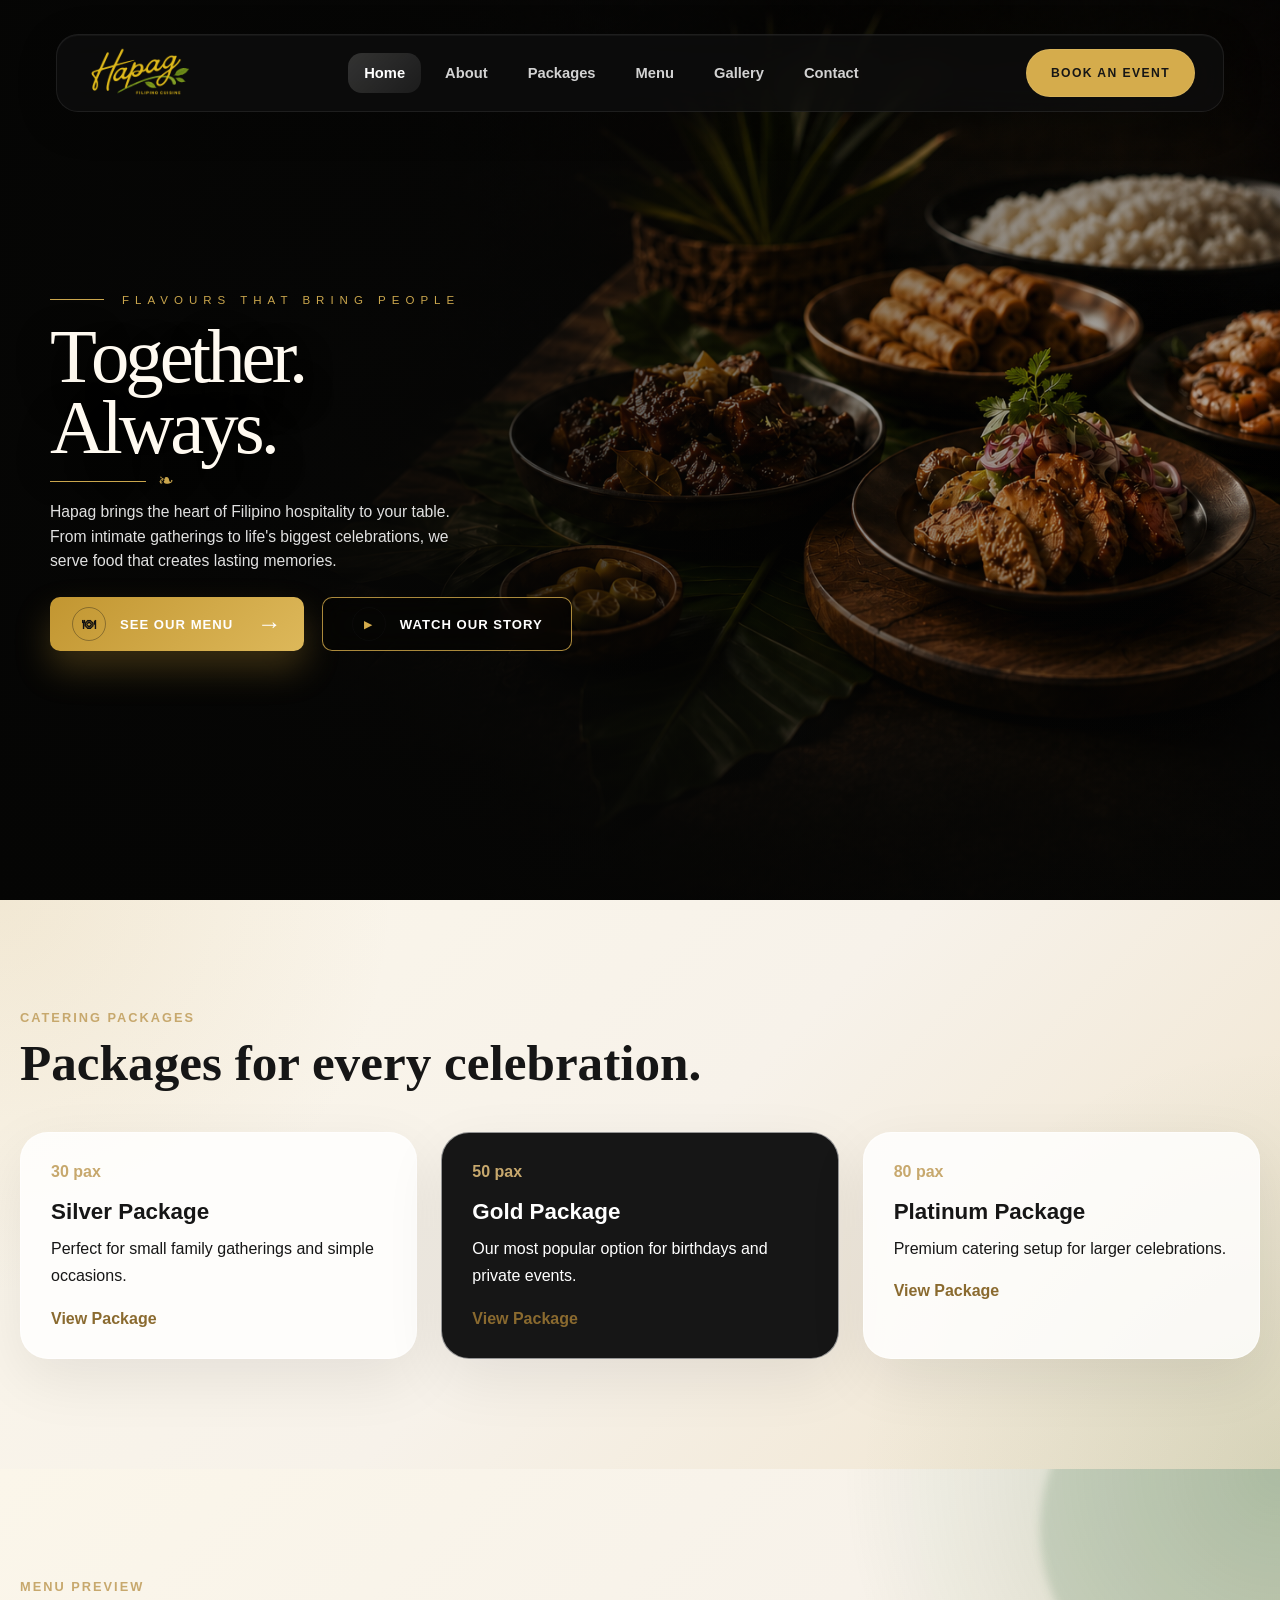
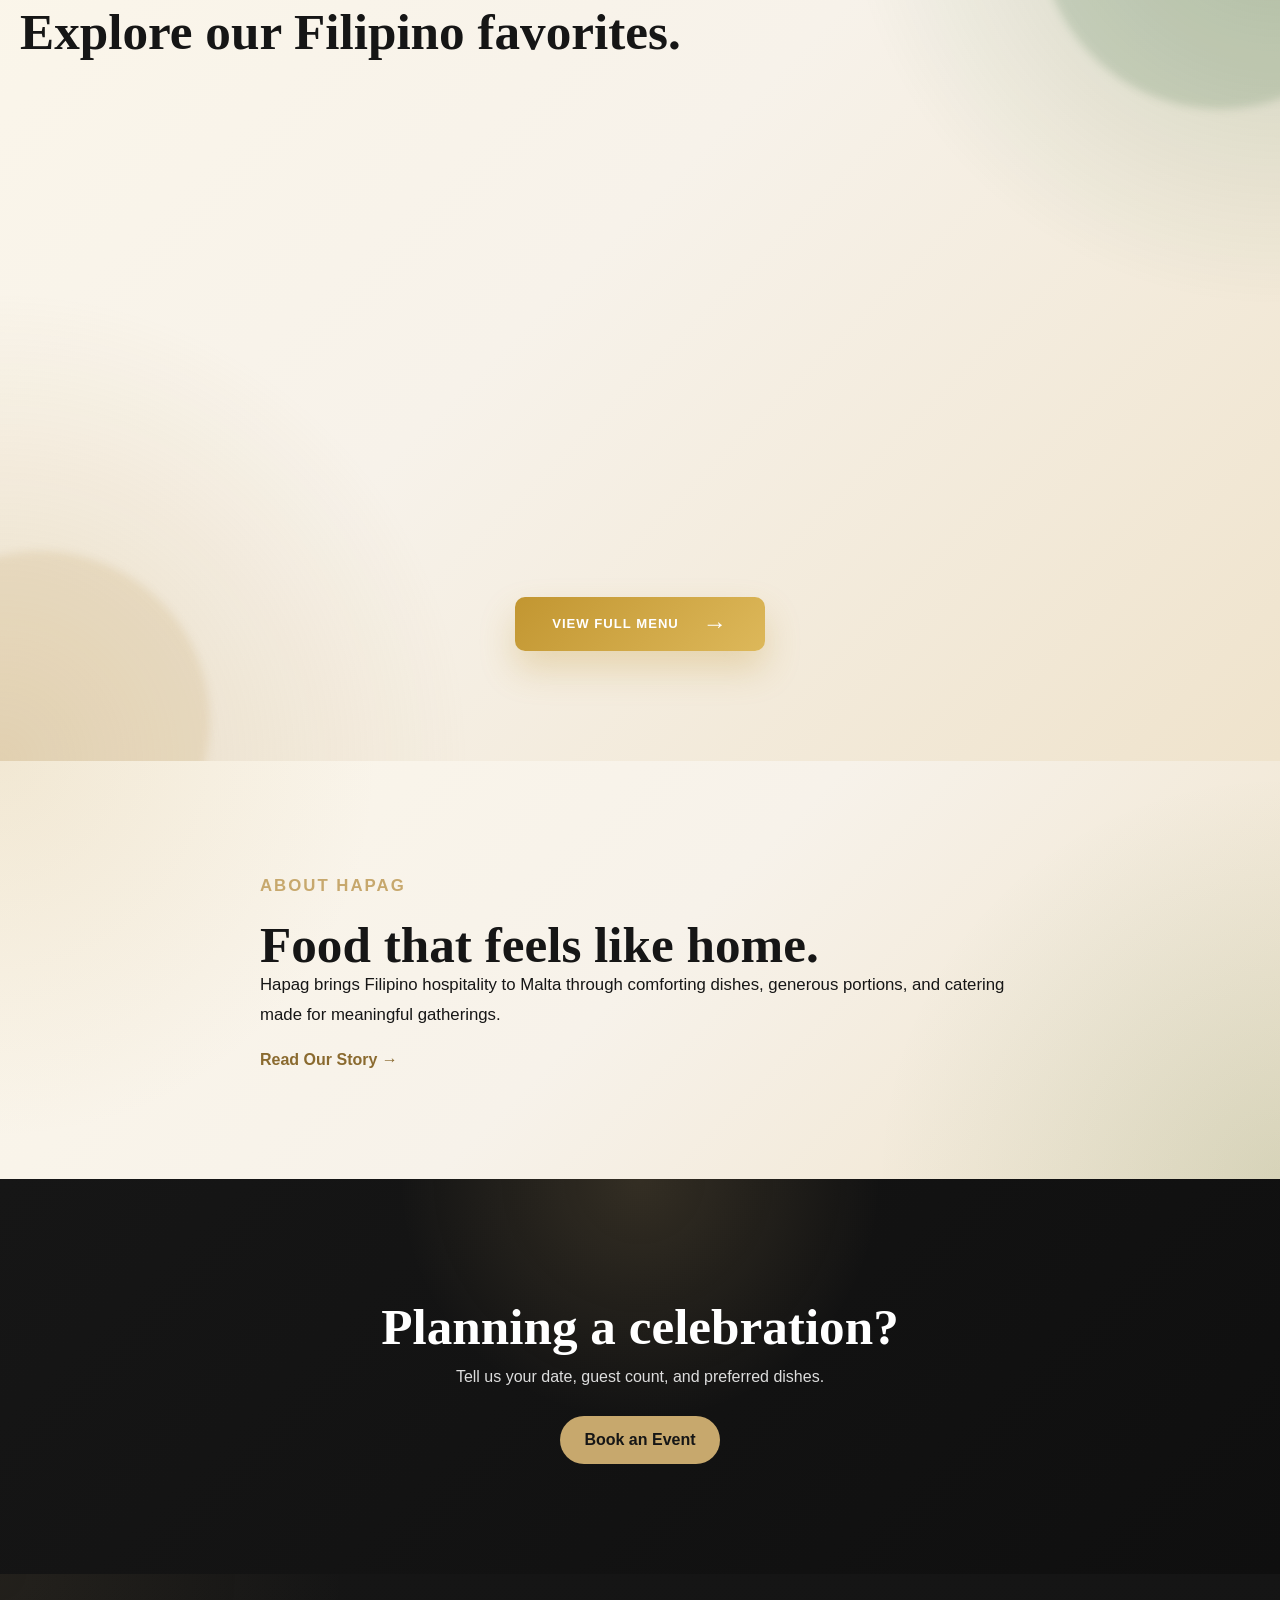
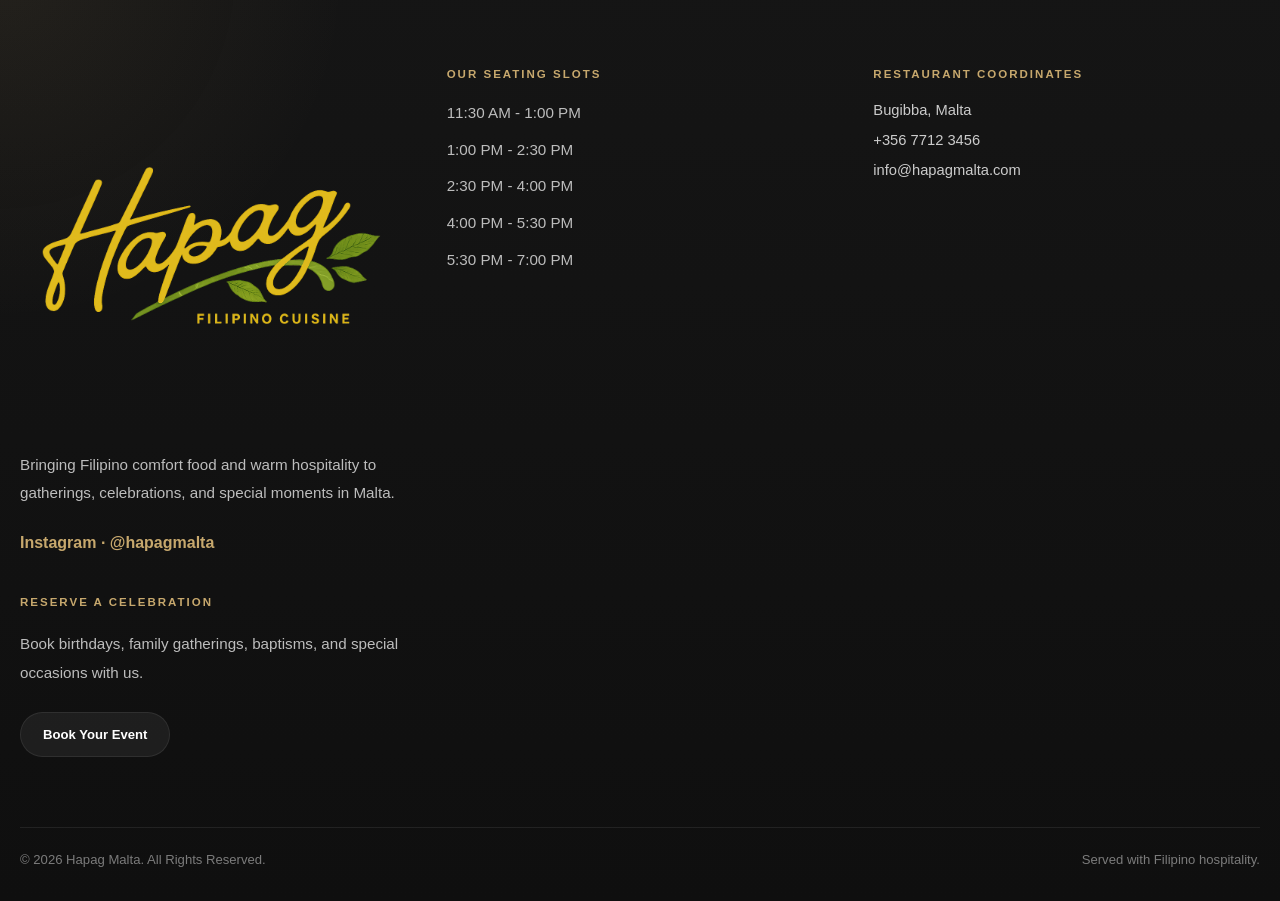
==== commit aca8bc1a: "Update index.html" ====
--- a/index.html
+++ b/index.html
@@ -253,7 +253,9 @@
 
     <!-- BRAND -->
     <div class="footer-col">
-      <h2>HAPAG</h2>
+      <a href="index.html" class="footer-logo">
+        <img src="images/hapag logo 2.png" alt="Hapag Filipino Cuisine Logo">
+      </a>
 
       <p>
         Bringing Filipino comfort food and warm hospitality
@@ -295,7 +297,7 @@
         baptisms, and special occasions with us.
       </p>
 
-      <a href="#booking" class="footer-badge">
+      <a href="book-an-event.html" class="footer-badge">
         Book Your Event
       </a>
     </div>
--- a/css/global.css
+++ b/css/global.css
@@ -27,4 +27,4 @@
 .page-container {
   width: min(1450px, calc(100% - 40px));
   margin: 0 auto;
-}+}
--- a/css/navbar.css
+++ b/css/navbar.css
@@ -238,4 +238,4 @@
   .hero {
     padding-top: 95px;
   }
-}+}
--- a/css/process-bar.css
+++ b/css/process-bar.css
@@ -63,4 +63,4 @@
   color: rgba(255, 255, 255, 0.66);
   font-size: 0.82rem;
   line-height: 1.6;
-}+}
--- a/css/responsive.css
+++ b/css/responsive.css
@@ -739,11 +739,6 @@
   }
 }
 
-/* =========================================================
-   FINAL OVERRIDE
-   This makes sure old CSS cannot squeeze the cards.
-   Keep this at the very bottom.
-========================================================= */
 @media (max-width: 768px) {
   .package-grid,
   .menu-preview-grid,
--- a/css/order-summary.css
+++ b/css/order-summary.css
@@ -81,4 +81,4 @@
 .summary-btn:hover {
   transform: translateY(-3px);
   background: #b6923d;
-}+}
--- a/css/packages.css
+++ b/css/packages.css
@@ -163,4 +163,4 @@
 
 .package-btn:hover {
   transform: translateY(-3px);
-}+}
--- a/css/home.css
+++ b/css/home.css
@@ -537,4 +537,4 @@
   color: #111 !important;
   text-align: center;
   font-weight: 600;
-}+}
